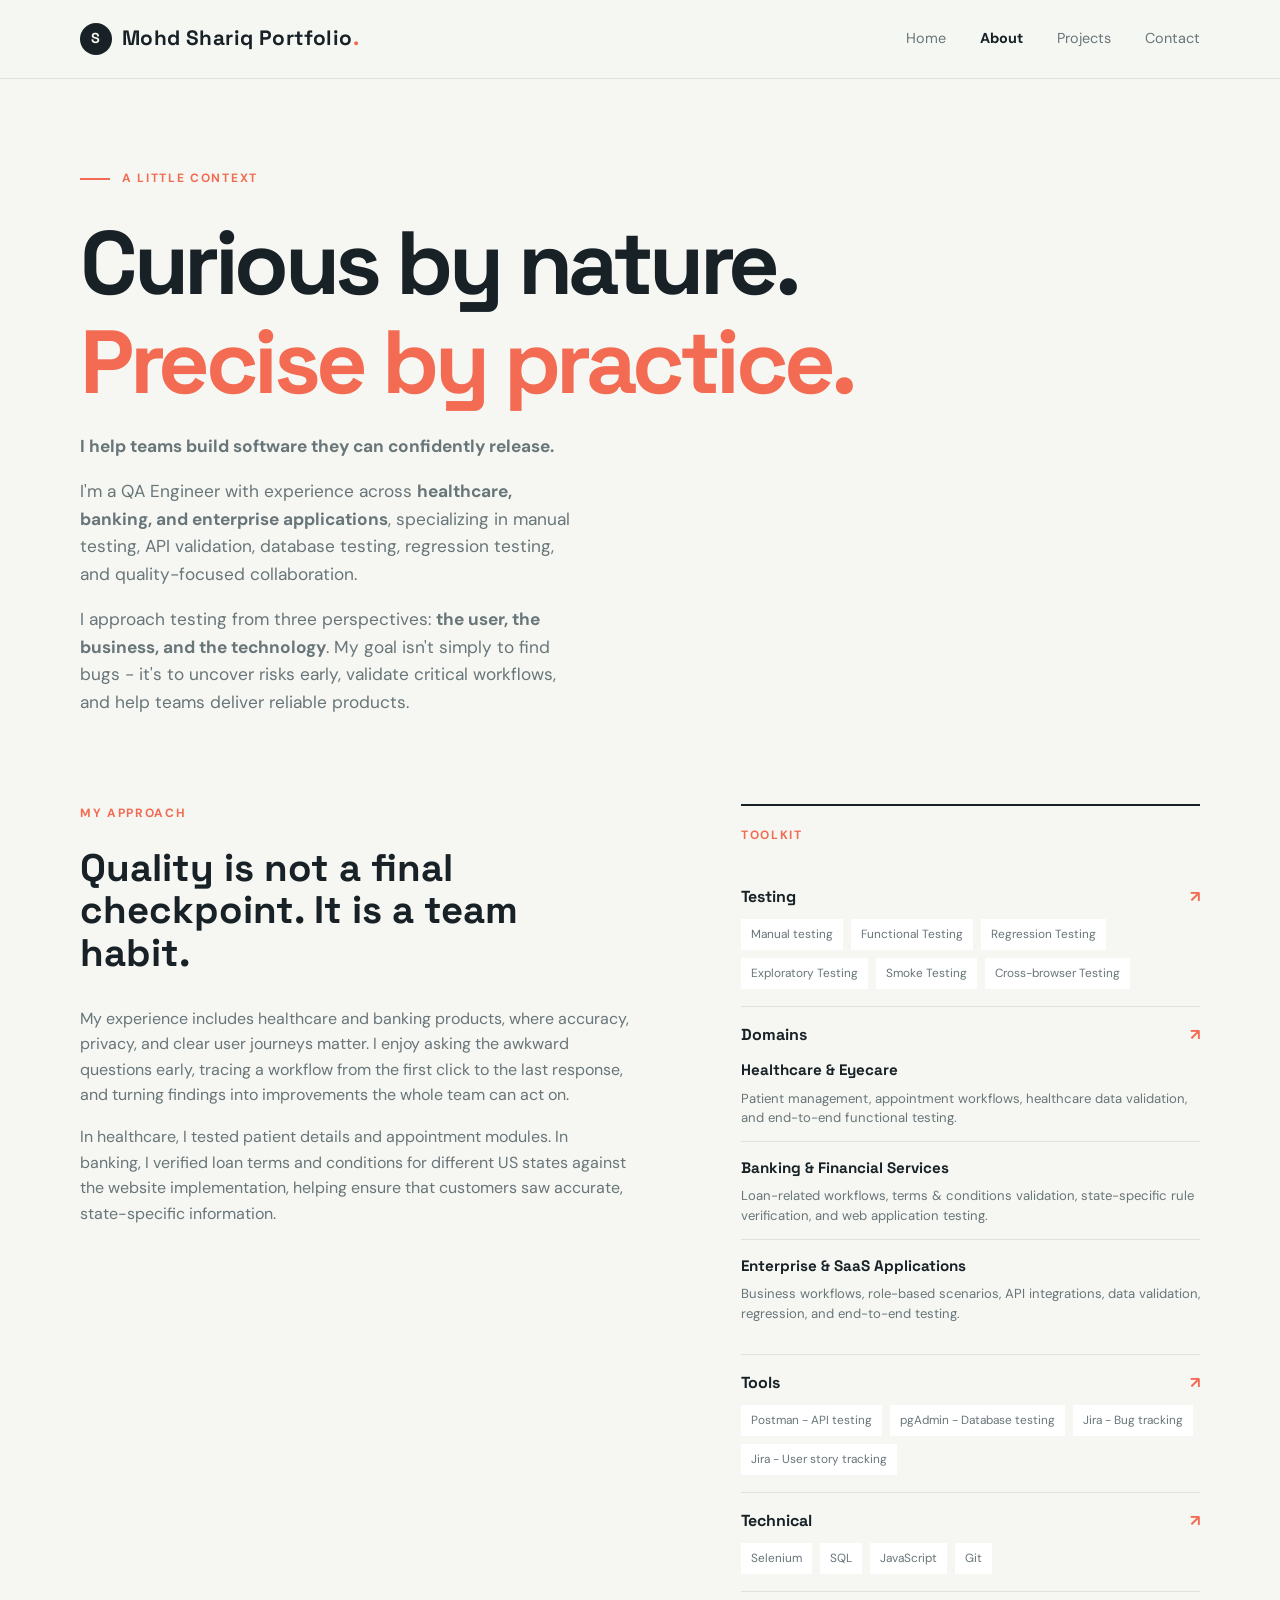
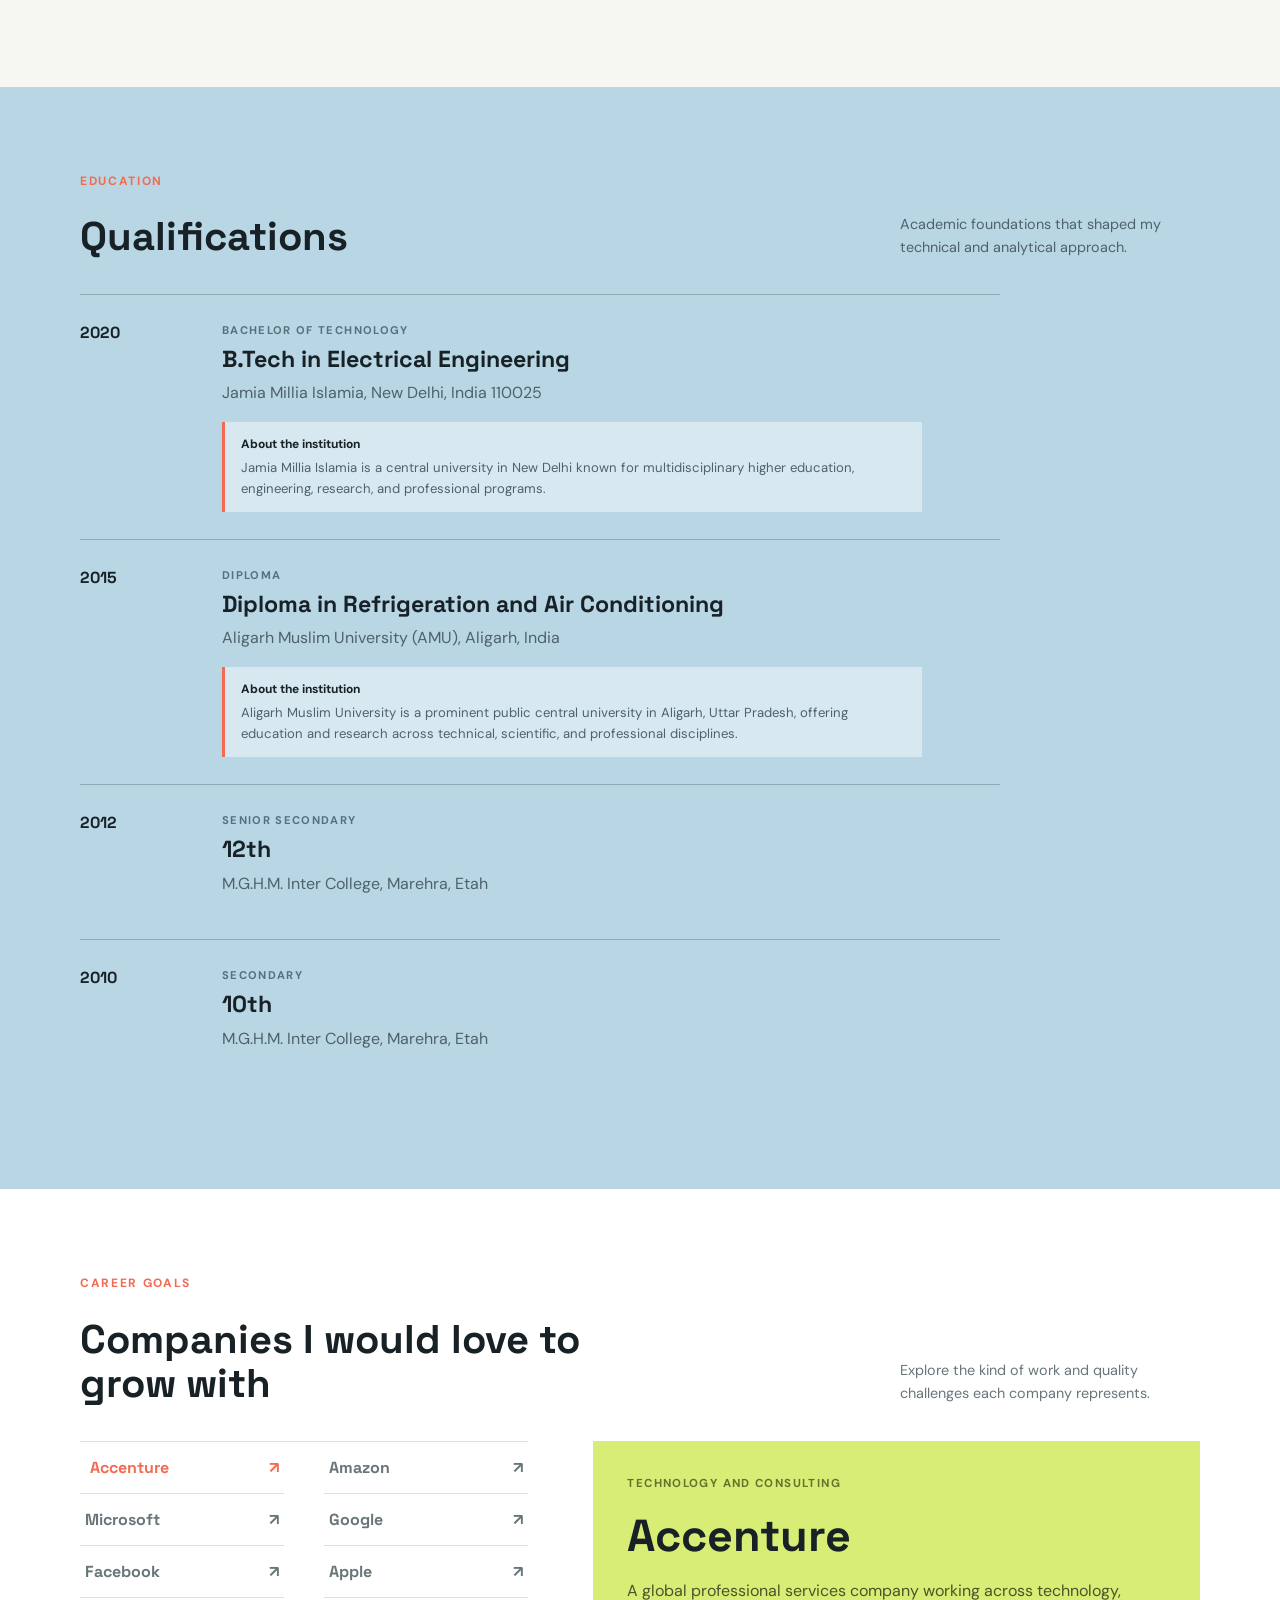
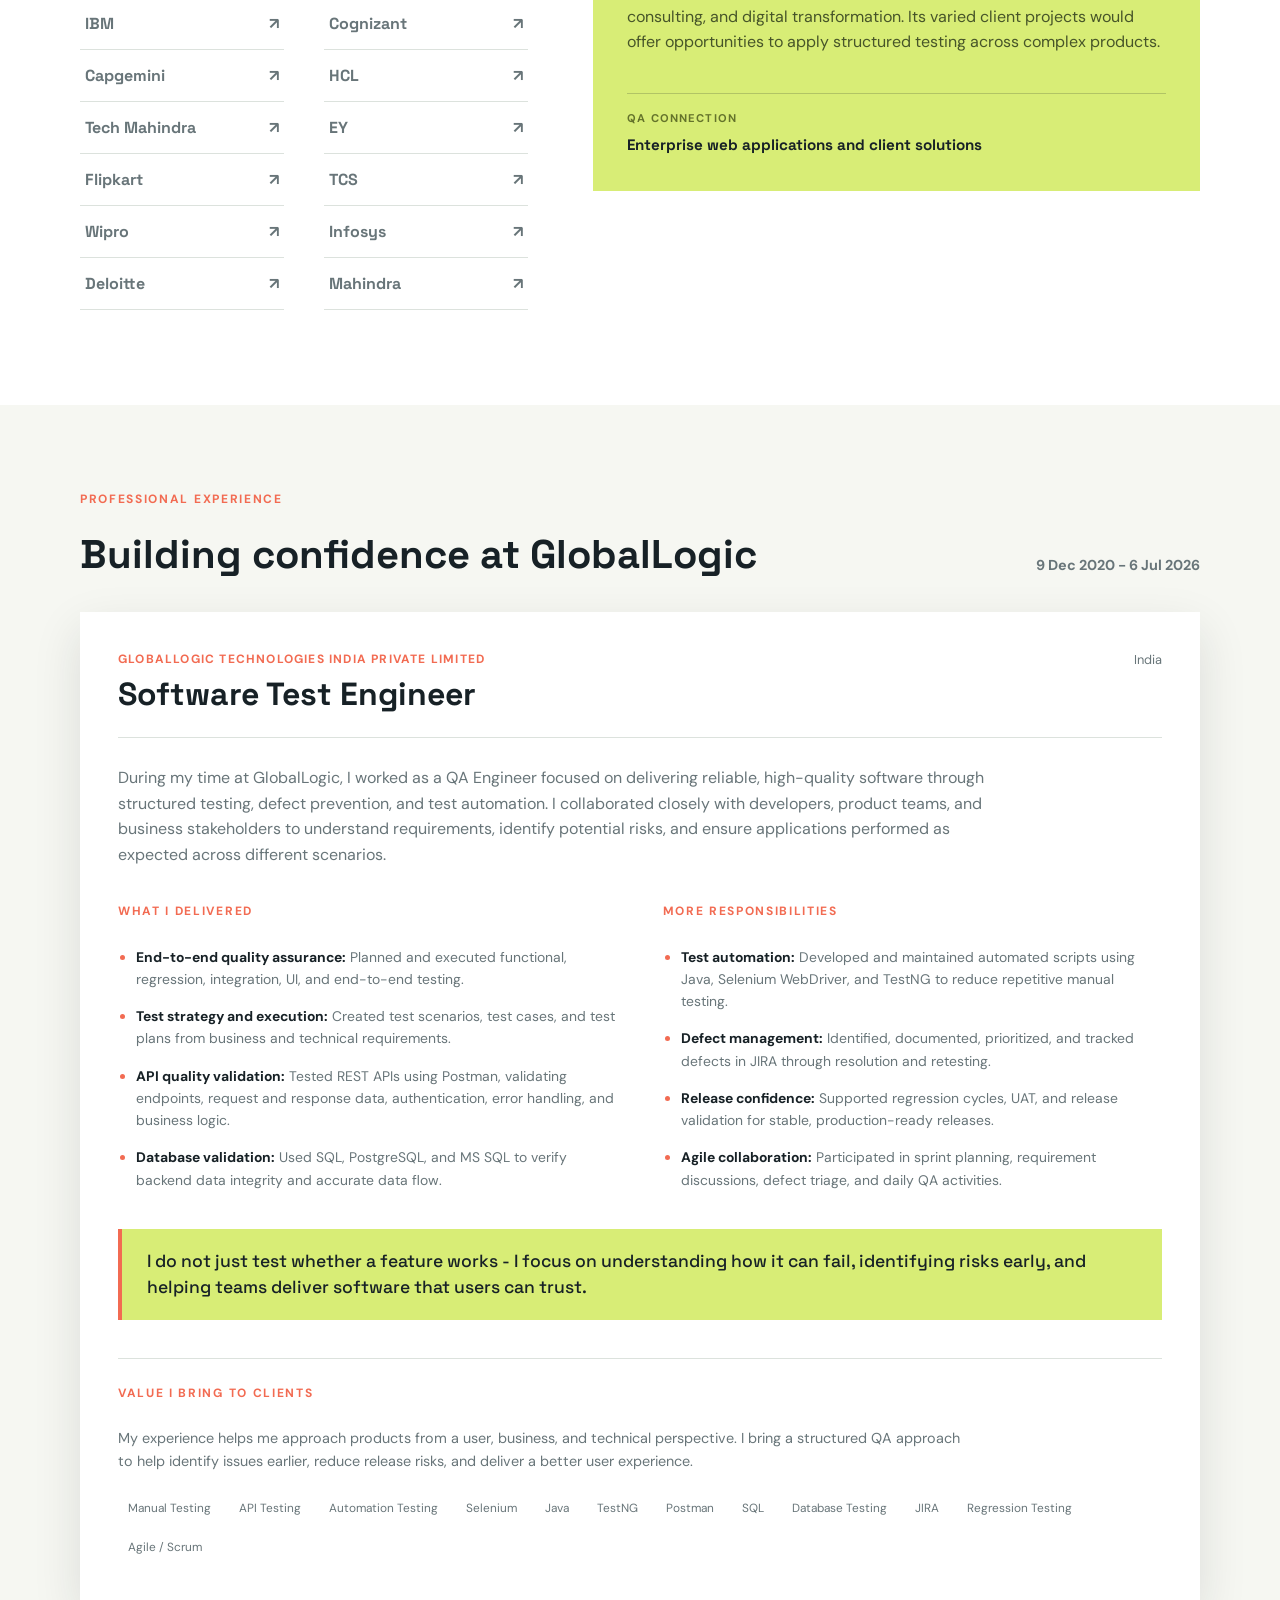
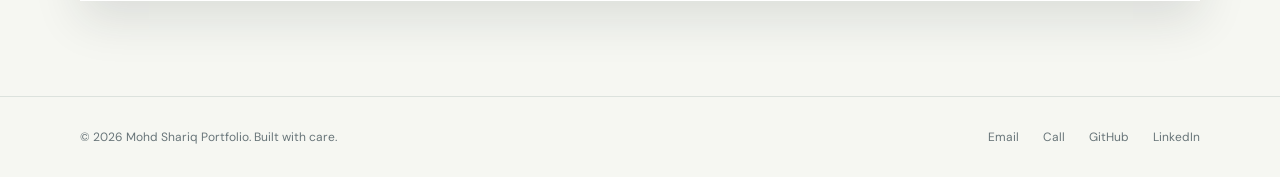
==== about.html @ 900014eb "Initial portfolio" ====
<!DOCTYPE html>
<html lang="en">
<head>
  <meta charset="UTF-8"><meta name="viewport" content="width=device-width, initial-scale=1.0">
  <meta name="description" content="About Mohd Shariq, Software Test Engineer">
  <title>About | Mohd Shariq Portfolio</title>
  <link rel="preconnect" href="https://fonts.googleapis.com"><link rel="preconnect" href="https://fonts.gstatic.com" crossorigin>
  <link href="https://fonts.googleapis.com/css2?family=DM+Sans:wght@400;500;700&family=Space+Grotesk:wght@500;600;700&display=swap" rel="stylesheet"><link rel="stylesheet" href="styles.css"><script src="script.js" defer></script>
</head>
<body>
  <header class="site-header"><div class="container nav-wrap"><a class="brand" href="index.html" aria-label="Mohd Shariq Portfolio home"><span class="brand-mark">S</span><span>Mohd Shariq Portfolio<span class="brand-dot">.</span></span></a><button class="menu-toggle" type="button" aria-expanded="false" aria-controls="site-nav" aria-label="Open navigation"><span></span><span></span></button><nav class="site-nav" id="site-nav" aria-label="Main navigation"><a class="nav-link" href="index.html">Home</a><a class="nav-link active" href="about.html">About</a><a class="nav-link" href="projects.html">Projects</a><a class="nav-link" href="contact.html">Contact</a></nav></div></header>
  <main>
    <section class="page-intro container reveal"><p class="eyebrow"><span class="eyebrow-line"></span> A little context</p><h1>Curious by nature.<br><em>Precise by practice.</em></h1><p class="intro-text"><strong>I help teams build software they can confidently release.</strong></p><p class="intro-text">I'm a QA Engineer with experience across <strong>healthcare, banking, and enterprise applications</strong>, specializing in manual testing, API validation, database testing, regression testing, and quality-focused collaboration.</p><p class="intro-text">I approach testing from three perspectives: <strong>the user, the business, and the technology</strong>. My goal isn't simply to find bugs - it's to uncover risks early, validate critical workflows, and help teams deliver reliable products.</p></section>
    <section class="about-content container">
      <div class="about-story reveal"><p class="section-kicker">My approach</p><h2>Quality is not a final checkpoint. It is a team habit.</h2><p>My experience includes healthcare and banking products, where accuracy, privacy, and clear user journeys matter. I enjoy asking the awkward questions early, tracing a workflow from the first click to the last response, and turning findings into improvements the whole team can act on.</p><p>In healthcare, I tested patient details and appointment modules. In banking, I verified loan terms and conditions for different US states against the website implementation, helping ensure that customers saw accurate, state-specific information.</p></div>
      <div class="skills-panel reveal reveal-delay"><p class="section-kicker">Toolkit</p><div class="skill-group"><button class="toolkit-button" type="button" data-toolkit="testing" aria-haspopup="dialog"><span>Testing</span><span aria-hidden="true">&#8599;</span></button><div class="tag-list"><span>Manual testing</span><span>Functional Testing</span><span>Regression Testing</span><span>Exploratory Testing</span><span>Smoke Testing</span><span>Cross-browser Testing</span></div></div><div class="skill-group domain-group"><button class="toolkit-button" type="button" data-toolkit="domains" aria-haspopup="dialog"><span>Domains</span><span aria-hidden="true">&#8599;</span></button><div class="domain-item"><strong>Healthcare &amp; Eyecare</strong><p>Patient management, appointment workflows, healthcare data validation, and end-to-end functional testing.</p></div><div class="domain-item"><strong>Banking &amp; Financial Services</strong><p>Loan-related workflows, terms &amp; conditions validation, state-specific rule verification, and web application testing.</p></div><div class="domain-item"><strong>Enterprise &amp; SaaS Applications</strong><p>Business workflows, role-based scenarios, API integrations, data validation, regression, and end-to-end testing.</p></div></div><div class="skill-group"><button class="toolkit-button" type="button" data-toolkit="tools" aria-haspopup="dialog"><span>Tools</span><span aria-hidden="true">&#8599;</span></button><div class="tag-list"><span>Postman - API testing</span><span>pgAdmin - Database testing</span><span>Jira - Bug tracking</span><span>Jira - User story tracking</span></div></div><div class="skill-group"><button class="toolkit-button" type="button" data-toolkit="technical" aria-haspopup="dialog"><span>Technical</span><span aria-hidden="true">&#8599;</span></button><div class="tag-list"><span>Selenium</span><span>SQL</span><span>JavaScript</span><span>Git</span></div></div></div>
    </section>
    <div class="toolkit-modal" id="toolkit-modal" role="dialog" aria-modal="true" aria-labelledby="toolkit-modal-title" hidden>
      <div class="toolkit-modal-backdrop" data-modal-close></div>
      <div class="toolkit-modal-content"><button class="modal-close" type="button" aria-label="Close toolkit details" data-modal-close>&times;</button><p class="section-kicker" id="toolkit-modal-label">Toolkit</p><h2 id="toolkit-modal-title">Testing</h2><p id="toolkit-modal-description"></p><ul id="toolkit-modal-list"></ul></div>
    </div>
    <section class="qualifications-section">
      <div class="container">
        <div class="qualifications-heading"><div><p class="section-kicker">Education</p><h2>Qualifications</h2></div><p>Academic foundations that shaped my technical and analytical approach.</p></div>
        <div class="qualification-list">
          <article class="qualification-item"><span class="qualification-year">2020</span><div><p class="qualification-type">Bachelor of Technology</p><h3>B.Tech in Electrical Engineering</h3><p>Jamia Millia Islamia, New Delhi, India 110025</p><div class="institution-note"><strong>About the institution</strong><span>Jamia Millia Islamia is a central university in New Delhi known for multidisciplinary higher education, engineering, research, and professional programs.</span></div></div></article>
          <article class="qualification-item"><span class="qualification-year">2015</span><div><p class="qualification-type">Diploma</p><h3>Diploma in Refrigeration and Air Conditioning</h3><p>Aligarh Muslim University (AMU), Aligarh, India</p><div class="institution-note"><strong>About the institution</strong><span>Aligarh Muslim University is a prominent public central university in Aligarh, Uttar Pradesh, offering education and research across technical, scientific, and professional disciplines.</span></div></div></article>
          <article class="qualification-item"><span class="qualification-year">2012</span><div><p class="qualification-type">Senior Secondary</p><h3>12th</h3><p>M.G.H.M. Inter College, Marehra, Etah</p></div></article>
          <article class="qualification-item"><span class="qualification-year">2010</span><div><p class="qualification-type">Secondary</p><h3>10th</h3><p>M.G.H.M. Inter College, Marehra, Etah</p></div></article>
        </div>
      </div>
    </section>
    <section class="dream-companies-section">
      <div class="container">
        <div class="dream-companies-heading"><div><p class="section-kicker">Career goals</p><h2>Companies I would love to grow with</h2></div><p>Explore the kind of work and quality challenges each company represents.</p></div>
        <div class="company-layout">
          <div class="company-list" role="list" aria-label="Dream companies">
            <button class="company-button selected" type="button" role="listitem" data-company="accenture" aria-expanded="true">Accenture <span aria-hidden="true">&#8599;</span></button>
            <button class="company-button" type="button" role="listitem" data-company="amazon" aria-expanded="false">Amazon <span aria-hidden="true">&#8599;</span></button>
            <button class="company-button" type="button" role="listitem" data-company="microsoft" aria-expanded="false">Microsoft <span aria-hidden="true">&#8599;</span></button>
            <button class="company-button" type="button" role="listitem" data-company="google" aria-expanded="false">Google <span aria-hidden="true">&#8599;</span></button>
            <button class="company-button" type="button" role="listitem" data-company="facebook" aria-expanded="false">Facebook <span aria-hidden="true">&#8599;</span></button>
            <button class="company-button" type="button" role="listitem" data-company="apple" aria-expanded="false">Apple <span aria-hidden="true">&#8599;</span></button>
            <button class="company-button" type="button" role="listitem" data-company="ibm" aria-expanded="false">IBM <span aria-hidden="true">&#8599;</span></button>
            <button class="company-button" type="button" role="listitem" data-company="cognizant" aria-expanded="false">Cognizant <span aria-hidden="true">&#8599;</span></button>
            <button class="company-button" type="button" role="listitem" data-company="capgemini" aria-expanded="false">Capgemini <span aria-hidden="true">&#8599;</span></button>
            <button class="company-button" type="button" role="listitem" data-company="hcl" aria-expanded="false">HCL <span aria-hidden="true">&#8599;</span></button>
            <button class="company-button" type="button" role="listitem" data-company="techmahindra" aria-expanded="false">Tech Mahindra <span aria-hidden="true">&#8599;</span></button>
            <button class="company-button" type="button" role="listitem" data-company="ey" aria-expanded="false">EY <span aria-hidden="true">&#8599;</span></button>
            <button class="company-button" type="button" role="listitem" data-company="flipkart" aria-expanded="false">Flipkart <span aria-hidden="true">&#8599;</span></button>
            <button class="company-button" type="button" role="listitem" data-company="tcs" aria-expanded="false">TCS <span aria-hidden="true">&#8599;</span></button>
            <button class="company-button" type="button" role="listitem" data-company="wipro" aria-expanded="false">Wipro <span aria-hidden="true">&#8599;</span></button>
            <button class="company-button" type="button" role="listitem" data-company="infosys" aria-expanded="false">Infosys <span aria-hidden="true">&#8599;</span></button>
            <button class="company-button" type="button" role="listitem" data-company="deloitte" aria-expanded="false">Deloitte <span aria-hidden="true">&#8599;</span></button>
            <button class="company-button" type="button" role="listitem" data-company="mahindra" aria-expanded="false">Mahindra <span aria-hidden="true">&#8599;</span></button>
          </div>
          <article class="company-details" id="company-details" aria-live="polite"><p class="company-industry" id="company-industry">Technology and consulting</p><h3 id="company-name">Accenture</h3><p id="company-description">A global professional services company working across technology, consulting, and digital transformation. Its varied client projects would offer opportunities to apply structured testing across complex products.</p><div class="company-focus"><span>QA connection</span><strong id="company-focus">Enterprise web applications and client solutions</strong></div></article>
        </div>
      </div>
    </section>
    <section class="experience-section">
      <div class="container">
        <div class="experience-heading"><div><p class="section-kicker">Professional experience</p><h2>Building confidence at GlobalLogic</h2></div><p>9 Dec 2020 - 6 Jul 2026</p></div>
        <article class="experience-card">
          <div class="experience-header"><div><p class="experience-company">GlobalLogic Technologies India Private Limited</p><h3>Software Test Engineer</h3></div><span class="experience-location">India</span></div>
          <p class="experience-summary">During my time at GlobalLogic, I worked as a QA Engineer focused on delivering reliable, high-quality software through structured testing, defect prevention, and test automation. I collaborated closely with developers, product teams, and business stakeholders to understand requirements, identify potential risks, and ensure applications performed as expected across different scenarios.</p>
          <div class="delivery-grid">
            <div><p class="section-kicker">What I delivered</p><ul class="responsibility-list"><li><strong>End-to-end quality assurance:</strong> Planned and executed functional, regression, integration, UI, and end-to-end testing.</li><li><strong>Test strategy and execution:</strong> Created test scenarios, test cases, and test plans from business and technical requirements.</li><li><strong>API quality validation:</strong> Tested REST APIs using Postman, validating endpoints, request and response data, authentication, error handling, and business logic.</li><li><strong>Database validation:</strong> Used SQL, PostgreSQL, and MS SQL to verify backend data integrity and accurate data flow.</li></ul></div>
            <div><p class="section-kicker">More responsibilities</p><ul class="responsibility-list"><li><strong>Test automation:</strong> Developed and maintained automated scripts using Java, Selenium WebDriver, and TestNG to reduce repetitive manual testing.</li><li><strong>Defect management:</strong> Identified, documented, prioritized, and tracked defects in JIRA through resolution and retesting.</li><li><strong>Release confidence:</strong> Supported regression cycles, UAT, and release validation for stable, production-ready releases.</li><li><strong>Agile collaboration:</strong> Participated in sprint planning, requirement discussions, defect triage, and daily QA activities.</li></ul></div>
          </div>
          <blockquote>I do not just test whether a feature works - I focus on understanding how it can fail, identifying risks early, and helping teams deliver software that users can trust.</blockquote>
          <div class="client-value"><p class="section-kicker">Value I bring to clients</p><p>My experience helps me approach products from a user, business, and technical perspective. I bring a structured QA approach to help identify issues earlier, reduce release risks, and deliver a better user experience.</p><div class="tag-list"><span>Manual Testing</span><span>API Testing</span><span>Automation Testing</span><span>Selenium</span><span>Java</span><span>TestNG</span><span>Postman</span><span>SQL</span><span>Database Testing</span><span>JIRA</span><span>Regression Testing</span><span>Agile / Scrum</span></div></div>
        </article>
      </div>
    </section>
  </main>
  <footer class="site-footer"><div class="container footer-wrap"><p>&copy; 2026 Mohd Shariq Portfolio. Built with care.</p><div class="footer-links"><a href="mailto:mohdshariq198@gmail.com">Email</a><a href="tel:+917417597246">Call</a><a href="https://github.com/mohdshariq198/" target="_blank" rel="noreferrer">GitHub</a><a href="https://www.linkedin.com/in/mohd-shariq-02238114a/" target="_blank" rel="noreferrer">LinkedIn</a></div></div></footer>
</body>
</html>
---- styles.css ----
/* Home portrait */
.profile-photo-wrap { position: relative; z-index: 1; width: 245px; height: 300px; overflow: hidden; border: 8px solid var(--white); background: var(--coral); box-shadow: var(--shadow); transform: rotate(3deg); }
.profile-photo { display: block; width: 100%; height: 100%; object-fit: cover; object-position: center top; }
.hero-visual .quality-card { position: absolute; right: 0; bottom: 35px; z-index: 2; width: min(265px, 65%); padding: 20px; }
@media (max-width: 760px) { .profile-photo-wrap { width: 220px; height: 270px; } .hero-visual .quality-card { right: -2px; bottom: 28px; width: min(240px, 64%); padding: 16px; } }
.profile-photo-wrap { z-index: 3; margin-right: 210px; }
.hero-visual .quality-card { z-index: 2; }
@media (max-width: 760px) { .profile-photo-wrap { margin-right: 0; } .hero-visual .quality-card { position: relative; right: auto; bottom: auto; width: min(265px, 92%); margin-top: 24px; } }
@media (max-width: 760px) { .hero { display: flex; flex-direction: column; } .hero-visual { order: -1; width: 100%; min-height: 360px; margin-top: 0; margin-bottom: 22px; } }
:root { --ink: #172126; --muted: #687579; --paper: #f6f7f2; --white: #fff; --coral: #f26b52; --blue: #b9d6e5; --lime: #d8ed76; --line: #dce2dd; --shadow: 0 18px 45px rgba(23, 33, 38, .12); }
* { box-sizing: border-box; } html { scroll-behavior: smooth; } body { overflow-x: hidden; margin: 0; color: var(--ink); background: var(--paper); font-family: 'DM Sans', sans-serif; line-height: 1.6; } a { color: inherit; text-decoration: none; } .container { width: min(1120px, calc(100% - 48px)); margin: 0 auto; } .site-header { border-bottom: 1px solid var(--line); background: rgba(246, 247, 242, .9); position: relative; z-index: 3; } .nav-wrap, .footer-wrap { display: flex; align-items: center; justify-content: space-between; min-height: 78px; } .brand { display: flex; align-items: center; gap: 10px; font-family: 'Space Grotesk', sans-serif; font-size: 1.3rem; font-weight: 700; letter-spacing: .02em; } .brand-mark { display: grid; place-items: center; width: 32px; height: 32px; color: var(--paper); background: var(--ink); border-radius: 50%; font-size: .9rem; } .brand-dot { color: var(--coral); } .site-nav { display: flex; gap: 34px; } .nav-link { color: var(--muted); font-size: .9rem; transition: color .2s ease; } .nav-link:hover, .nav-link.active { color: var(--ink); } .nav-link.active { font-weight: 700; } .menu-toggle { display: none; border: 0; background: transparent; padding: 8px; } .menu-toggle span { display: block; width: 23px; height: 2px; margin: 5px; background: var(--ink); }
.hero { display: grid; grid-template-columns: 1fr 1fr; gap: 60px; align-items: center; min-height: 600px; padding-top: 42px; } .eyebrow, .section-kicker { color: var(--coral); font-size: .75rem; font-weight: 700; letter-spacing: .14em; text-transform: uppercase; } .eyebrow { display: flex; align-items: center; gap: 12px; } .eyebrow-line { display: inline-block; width: 30px; height: 2px; background: currentColor; } h1, h2, h3, p { margin-top: 0; } h1, h2, h3 { font-family: 'Space Grotesk', sans-serif; line-height: 1.1; } h1 { margin: 26px 0; font-size: clamp(3.5rem, 7vw, 6.3rem); letter-spacing: -.05em; } h1 em { color: var(--coral); font-style: normal; } .hero-text, .intro-text { max-width: 500px; color: var(--muted); font-size: 1.08rem; } .hero-actions { display: flex; align-items: center; gap: 28px; margin-top: 36px; } .button { display: inline-flex; justify-content: center; align-items: center; gap: 18px; border: 0; padding: 15px 20px; font: inherit; font-weight: 700; cursor: pointer; transition: transform .2s ease, box-shadow .2s ease; } .button:hover { transform: translateY(-3px); box-shadow: var(--shadow); } .button-primary { color: var(--white); background: var(--ink); } .text-link { padding-bottom: 4px; border-bottom: 1px solid var(--ink); font-weight: 700; } .hero-visual { min-height: 430px; display: grid; place-items: center; position: relative; } .hero-visual::before { content: ''; width: 310px; height: 310px; background: var(--lime); border-radius: 50%; position: absolute; } .orbit { position: absolute; border: 1px solid rgba(23,33,38,.2); border-radius: 50%; transform: rotate(-22deg); } .orbit-one { width: 420px; height: 180px; } .orbit-two { width: 500px; height: 240px; transform: rotate(28deg); } .quality-card { position: relative; width: min(330px, 75%); padding: 25px; background: var(--white); box-shadow: var(--shadow); } .quality-card-top, .quality-meta { display: flex; align-items: center; gap: 8px; color: var(--muted); font-size: .72rem; } .card-menu { margin-left: auto; letter-spacing: 3px; } .status-dot { display: inline-block; width: 8px; height: 8px; background: #76ad47; border-radius: 50%; } .quality-score { margin: 34px 0 15px; } .quality-score strong { font: 700 4.5rem/1 'Space Grotesk', sans-serif; } .quality-score span { color: var(--muted); } .score-bar { height: 8px; margin-bottom: 18px; background: #edf0ec; } .score-bar span { display: block; width: 98%; height: 100%; background: var(--coral); } .quality-meta { justify-content: space-between; margin-top: 8px; } .quality-meta strong { color: var(--ink); } .quality-meta .success { color: #559337; } .floating-label { position: absolute; display: flex; align-items: center; gap: 9px; padding: 10px 14px; background: var(--ink); color: var(--white); box-shadow: 5px 5px 0 var(--coral); font-size: .75rem; } .label-top { top: 40px; right: 0; } .label-bottom { bottom: 42px; left: 0; } .label-icon { color: var(--lime); font-weight: 700; }
.home-strip { background: var(--coral); color: var(--white); } .strip-grid { display: grid; grid-template-columns: 2fr 1fr 1fr; gap: 40px; align-items: center; padding: 34px 0; } .strip-grid p { margin: 0; max-width: 380px; } .strip-stat { display: flex; align-items: center; gap: 14px; border-left: 1px solid rgba(255,255,255,.4); padding-left: 25px; } .strip-stat strong { font: 700 2.2rem/1 'Space Grotesk', sans-serif; } .strip-stat span { font-size: .76rem; line-height: 1.35; }
.page-intro { padding: 90px 0 70px; } .page-intro h1 { font-size: clamp(3.2rem, 7vw, 6rem); margin-bottom: 22px; } .about-content { display: grid; grid-template-columns: 1.1fr .9fr; gap: 100px; padding-bottom: 95px; } .section-kicker { margin-bottom: 24px; } .about-story h2 { max-width: 540px; font-size: 2.4rem; } .about-story p:not(.section-kicker) { max-width: 550px; color: var(--muted); } .skills-panel { border-top: 2px solid var(--ink); padding-top: 20px; } .skill-group { padding: 17px 0; border-bottom: 1px solid var(--line); } .skill-group h3 { margin-bottom: 12px; font-size: 1rem; } .tag-list { display: flex; flex-wrap: wrap; gap: 8px; } .tag-list span { display: inline-block; padding: 6px 10px; color: var(--muted); background: var(--white); font-size: .74rem; } .timeline-section { padding: 70px 0 95px; background: var(--blue); } .timeline { max-width: 850px; } .timeline-item { display: grid; grid-template-columns: 150px 1fr; gap: 30px; padding: 25px 0; border-top: 1px solid rgba(23,33,38,.25); } .timeline-year { font-size: .8rem; font-weight: 700; } .timeline-item h2 { margin-bottom: 5px; font-size: 1.4rem; }.timeline-item p { margin: 0; color: #4e626a; }
.projects-grid { display: grid; grid-template-columns: repeat(3, 1fr); gap: 20px; padding-bottom: 100px; } .project-card { overflow: hidden; background: var(--white); box-shadow: 0 8px 20px rgba(23,33,38,.04); } .project-number { padding: 20px 22px 0; font: 700 1.1rem 'Space Grotesk', sans-serif; } .project-visual { height: 230px; margin: 0 20px; position: relative; display: flex; flex-direction: column; justify-content: center; gap: 12px; padding: 22px; } .project-coral .project-visual { background: var(--coral); }.project-blue .project-visual { background: var(--blue); }.project-lime .project-visual { background: var(--lime); } .terminal-line, .terminal-result, .bug-row { background: var(--ink); color: var(--white); padding: 9px 12px; font-size: .7rem; } .terminal-line { color: var(--lime); }.prompt { color: var(--coral); margin-right: 7px; }.terminal-result { display: flex; gap: 8px; background: rgba(23,33,38,.84); }.terminal-result span, .bug-check { color: var(--lime); }.terminal-result b { margin-left: auto; font-weight: 400; color: #9ed273; }.api-method { align-self: flex-start; padding: 5px 8px; background: var(--ink); color: var(--lime); font-size: .65rem; font-weight: 700; }.api-url { font: 700 1.3rem 'Space Grotesk', sans-serif; }.api-code { color: #507788; font-size: .76rem; }.api-bars { display: flex; align-items: end; gap: 6px; height: 45px; }.api-bars i { display: block; width: 14px; background: var(--coral); }.api-bars i:nth-child(1) { height: 40%; }.api-bars i:nth-child(2) { height: 70%; }.api-bars i:nth-child(3) { height: 55%; }.api-bars i:nth-child(4) { height: 90%; }.api-bars i:nth-child(5) { height: 76%; }.bug-row { display: grid; grid-template-columns: 42px 1fr 14px; gap: 8px; align-items: center; background: rgba(255,255,255,.7); color: var(--ink); }.bug-status { font-size: .56rem; text-transform: uppercase; font-weight: 700; }.bug-status.high { color: #d7553e; }.bug-status.med { color: #bd8b27; }.bug-status.low { color: #58833a; }.project-body { padding: 24px 22px 28px; }.project-type { margin-bottom: 8px; color: var(--coral); font-size: .7rem; font-weight: 700; letter-spacing: .12em; text-transform: uppercase; }.project-body h2 { min-height: 52px; margin-bottom: 12px; font-size: 1.45rem; }.project-body p:not(.project-type) { min-height: 100px; color: var(--muted); font-size: .88rem; }
.project-tool-badges { display: flex; flex-wrap: wrap; gap: 8px; margin-top: 30px; }.project-tool-badges span { border: 1px solid var(--line); padding: 7px 11px; color: var(--muted); background: var(--white); font-size: .72rem; font-weight: 700; }.projects-grid { gap: 24px; padding-bottom: 100px; }.project-card { border: 1px solid var(--line); border-radius: 10px; box-shadow: 0 10px 25px rgba(23,33,38,.05); transition: transform .22s ease, border-color .22s ease, box-shadow .22s ease; }.project-card:hover { transform: translateY(-6px); border-color: var(--coral); box-shadow: var(--shadow); }.project-number { color: var(--muted); }.project-visual { margin: 0 22px; border-radius: 6px; transition: box-shadow .22s ease; }.project-card:hover .project-visual { box-shadow: 0 0 24px rgba(242,107,82,.22); }.project-coral .project-visual, .project-blue .project-visual, .project-lime .project-visual { background: #edf1ed; }.project-coral .terminal-line, .project-coral .terminal-result, .project-blue .api-method, .project-lime .bug-row { background: var(--ink); }.project-coral .terminal-line { color: var(--lime); }.project-blue .api-url { color: var(--ink); }.project-blue .api-code { color: var(--muted); }.project-body { padding: 27px 24px 30px; }.project-body h2 { min-height: 0; margin-bottom: 15px; font-size: 1.38rem; }.project-body p:not(.project-type) { min-height: 0; margin-bottom: 13px; color: var(--muted); font-size: .88rem; }.project-body .tag-list { margin-top: 22px; }.case-study-cta { display: inline-flex; align-items: center; gap: 12px; margin-top: 27px; padding-bottom: 4px; border-bottom: 1px solid var(--ink); font-size: .82rem; font-weight: 700; }.case-study-cta b { transition: transform .2s ease; }.project-card:hover .case-study-cta b { transform: translateX(4px); }
.project-card:focus-within { border-color: var(--coral); box-shadow: var(--shadow); }.case-study-cta:focus-visible { outline: 2px solid var(--coral); outline-offset: 5px; }
.contact-layout { display: grid; grid-template-columns: .7fr 1.3fr; gap: 120px; padding-bottom: 110px; }.contact-link { display: flex; justify-content: space-between; padding: 20px 0; border-bottom: 1px solid var(--line); font: 700 1.4rem 'Space Grotesk', sans-serif; }.availability { display: flex; gap: 12px; align-items: flex-start; margin-top: 55px; color: var(--muted); font-size: .86rem; }.availability .status-dot { margin-top: 8px; }.contact-form { display: flex; flex-direction: column; gap: 9px; }.contact-form label { margin-top: 13px; font-size: .78rem; font-weight: 700; }.contact-form input, .contact-form textarea { resize: vertical; border: 0; border-bottom: 1px solid var(--line); padding: 12px 0; outline: 0; color: var(--ink); background: transparent; font: inherit; }.contact-form input:focus, .contact-form textarea:focus { border-color: var(--coral); }.contact-form .button { align-self: flex-start; margin-top: 22px; }.form-status { min-height: 24px; color: #559337; font-size: .85rem; }
.contact-link:focus-visible { outline: 2px solid var(--coral); outline-offset: 5px; }.form-status.success { color: #559337; }.form-status.error { color: var(--coral); }.contact-form button:disabled { cursor: wait; opacity: .65; }
.dream-companies-section { padding: 85px 0 95px; background: var(--white); }.dream-companies-heading { display: flex; justify-content: space-between; align-items: end; gap: 40px; margin-bottom: 35px; }.dream-companies-heading h2 { max-width: 500px; margin: 0; font-size: 2.5rem; }.dream-companies-heading > p { max-width: 300px; margin: 0; color: var(--muted); font-size: .9rem; }.company-layout { display: grid; grid-template-columns: .85fr 1.15fr; gap: 65px; align-items: start; }.company-list { display: grid; grid-template-columns: 1fr 1fr; border-top: 1px solid var(--line); }.company-button { display: flex; justify-content: space-between; align-items: center; border: 0; border-bottom: 1px solid var(--line); padding: 15px 5px; color: var(--muted); background: transparent; font: 700 1rem 'Space Grotesk', sans-serif; text-align: left; cursor: pointer; transition: color .2s ease, padding .2s ease; }.company-button:nth-child(odd) { margin-right: 20px; }.company-button:nth-child(even) { margin-left: 20px; }.company-button:hover, .company-button.selected { padding-left: 10px; color: var(--coral); }.company-button span { font-family: 'DM Sans', sans-serif; font-size: 1rem; }.company-details { min-height: 300px; padding: 34px; background: var(--lime); }.company-industry { margin-bottom: 18px; color: #64732b; font-size: .72rem; font-weight: 700; letter-spacing: .12em; text-transform: uppercase; }.company-details h3 { margin-bottom: 18px; font-size: 2.8rem; }.company-details > p:not(.company-industry) { max-width: 550px; color: #475529; }.company-focus { display: grid; gap: 5px; margin-top: 38px; padding-top: 16px; border-top: 1px solid rgba(23,33,38,.2); }.company-focus span { color: #64732b; font-size: .7rem; font-weight: 700; letter-spacing: .1em; text-transform: uppercase; }.company-focus strong { font-family: 'Space Grotesk', sans-serif; font-size: .95rem; }
.qualifications-section { padding: 85px 0 95px; background: var(--blue); }.qualifications-heading { display: flex; justify-content: space-between; align-items: end; gap: 40px; margin-bottom: 35px; }.qualifications-heading h2 { margin: 0; font-size: 2.5rem; }.qualifications-heading > p { max-width: 300px; margin: 0; color: #4e626a; font-size: .9rem; }.qualification-list { max-width: 920px; }.qualification-item { display: grid; grid-template-columns: 110px 1fr; gap: 32px; padding: 27px 0; border-top: 1px solid rgba(23,33,38,.25); }.qualification-year { font: 700 1rem 'Space Grotesk', sans-serif; }.qualification-type { margin-bottom: 7px; color: #52727e; font-size: .7rem; font-weight: 700; letter-spacing: .12em; text-transform: uppercase; }.qualification-item h3 { margin-bottom: 8px; font-size: 1.45rem; }.qualification-item > div > p:not(.qualification-type) { margin-bottom: 16px; color: #4e626a; }.institution-note { display: grid; gap: 3px; max-width: 700px; padding: 13px 16px; border-left: 3px solid var(--coral); background: rgba(255,255,255,.42); color: #4e626a; font-size: .82rem; }.institution-note strong { color: var(--ink); font-size: .75rem; }
.experience-section { padding: 85px 0 95px; background: var(--paper); }.experience-heading { display: flex; justify-content: space-between; align-items: end; gap: 40px; margin-bottom: 35px; }.experience-heading h2 { margin: 0; font-size: 2.5rem; }.experience-heading > p { margin: 0; color: var(--muted); font-size: .9rem; font-weight: 700; }.experience-card { padding: 38px; background: var(--white); box-shadow: var(--shadow); }.experience-header { display: flex; justify-content: space-between; gap: 30px; padding-bottom: 25px; border-bottom: 1px solid var(--line); }.experience-company { margin-bottom: 8px; color: var(--coral); font-size: .75rem; font-weight: 700; letter-spacing: .1em; text-transform: uppercase; }.experience-header h3 { margin: 0; font-size: 2rem; }.experience-location { color: var(--muted); font-size: .8rem; }.experience-summary { max-width: 900px; margin: 27px 0 35px; color: var(--muted); }.delivery-grid { display: grid; grid-template-columns: 1fr 1fr; gap: 45px; }.responsibility-list { display: grid; gap: 15px; margin: 0; padding-left: 18px; color: var(--muted); font-size: .87rem; }.responsibility-list li::marker { color: var(--coral); }.responsibility-list strong { color: var(--ink); }.experience-card blockquote { margin: 38px 0; padding: 20px 25px; border-left: 4px solid var(--coral); background: var(--lime); font: 500 1.1rem/1.45 'Space Grotesk', sans-serif; }.client-value { padding-top: 25px; border-top: 1px solid var(--line); }.client-value > p:not(.section-kicker) { max-width: 850px; color: var(--muted); font-size: .9rem; }.client-value .tag-list { margin-top: 20px; }
.domain-item { padding: 13px 0; border-top: 1px solid var(--line); }.domain-item strong { font-family: 'Space Grotesk', sans-serif; font-size: .95rem; }.domain-item p { margin: 6px 0 0; color: var(--muted); font-size: .82rem; line-height: 1.5; }.domain-item:first-of-type { border-top: 0; padding-top: 0; }
.toolkit-button { display: flex; justify-content: space-between; align-items: center; width: 100%; margin-bottom: 12px; border: 0; padding: 0; color: var(--ink); background: transparent; font: 700 1rem 'Space Grotesk', sans-serif; text-align: left; cursor: pointer; }.toolkit-button span:last-child { color: var(--coral); font-family: 'DM Sans', sans-serif; font-size: 1rem; }.toolkit-button:hover { color: var(--coral); }.toolkit-modal[hidden] { display: none; }.toolkit-modal { position: fixed; inset: 0; z-index: 10; display: grid; place-items: center; padding: 24px; }.toolkit-modal-backdrop { position: absolute; inset: 0; background: rgba(23,33,38,.58); }.toolkit-modal-content { position: relative; width: min(560px, 100%); max-height: min(620px, 90vh); overflow: auto; padding: 38px; background: var(--white); box-shadow: var(--shadow); }.modal-close { position: absolute; top: 14px; right: 16px; border: 0; color: var(--ink); background: transparent; font-size: 1.8rem; line-height: 1; cursor: pointer; }.toolkit-modal-content h2 { margin-bottom: 16px; font-size: 2.4rem; }.toolkit-modal-content > p:not(.section-kicker) { color: var(--muted); }.toolkit-modal-content ul { display: grid; gap: 11px; margin: 22px 0 0; padding-left: 18px; color: var(--muted); }.toolkit-modal-content li::marker { color: var(--coral); }
.site-footer { border-top: 1px solid var(--line); } .footer-wrap { min-height: 80px; color: var(--muted); font-size: .75rem; }.footer-wrap p { margin: 0; }.footer-links { display: flex; gap: 24px; }.footer-links a:hover { color: var(--coral); }.reveal { animation: rise .7s ease both; }.reveal-delay { animation-delay: .15s; } @keyframes rise { from { opacity: 0; transform: translateY(16px); } to { opacity: 1; transform: translateY(0); } }
@media (max-width: 760px) { .container { width: min(100% - 32px, 600px); } .nav-wrap { min-height: 68px; }.menu-toggle { display: block; }.site-nav { display: none; position: absolute; top: 68px; left: 0; right: 0; flex-direction: column; gap: 0; padding: 12px 16px 18px; background: var(--paper); border-bottom: 1px solid var(--line); }.site-nav.open { display: flex; }.nav-link { padding: 12px 0; }.hero { display: block; min-height: auto; padding: 70px 0 70px; }.hero h1 { font-size: clamp(3.2rem, 15vw, 5rem); }.hero-visual { min-height: 390px; margin-top: 35px; }.strip-grid { grid-template-columns: 1fr 1fr; gap: 22px; }.strip-grid p { grid-column: 1 / -1; }.strip-stat { padding-left: 15px; }.page-intro { padding: 65px 0 45px; }.page-intro h1 { font-size: clamp(3rem, 14vw, 5rem); }.about-content, .contact-layout { grid-template-columns: 1fr; gap: 55px; }.about-content { padding-bottom: 65px; }.qualifications-section { padding: 60px 0 70px; }.qualifications-heading { display: block; }.qualifications-heading > p { margin-top: 15px; }.qualification-item { grid-template-columns: 1fr; gap: 8px; }.experience-section { padding: 60px 0 70px; }.experience-heading { display: block; }.experience-heading > p { margin-top: 15px; }.experience-card { padding: 25px; }.experience-header { display: block; }.experience-location { display: block; margin-top: 10px; }.experience-header h3 { font-size: 1.7rem; }.delivery-grid { grid-template-columns: 1fr; gap: 35px; }.experience-card blockquote { font-size: 1rem; }.dream-companies-section { padding: 60px 0 70px; }.dream-companies-heading { display: block; }.dream-companies-heading > p { margin-top: 15px; }.company-layout { grid-template-columns: 1fr; gap: 35px; }.company-details { min-height: 0; padding: 25px; }.company-details h3 { font-size: 2.2rem; }.company-button:nth-child(odd) { margin-right: 10px; }.company-button:nth-child(even) { margin-left: 10px; }.projects-grid { grid-template-columns: 1fr; padding-bottom: 70px; }.project-body p:not(.project-type), .project-body h2 { min-height: 0; }.timeline-section { padding: 55px 0 65px; }.timeline-item { grid-template-columns: 1fr; gap: 8px; }.contact-layout { gap: 35px; padding-bottom: 75px; }.footer-wrap { align-items: flex-start; flex-direction: column; justify-content: center; gap: 8px; padding: 20px 0; }.label-top { right: -4px; }.label-bottom { left: -4px; } }
.case-study-modal[hidden] { display: none; }.case-study-modal { position: fixed; inset: 0; z-index: 12; display: grid; place-items: center; padding: 24px; }.case-study-backdrop { position: absolute; inset: 0; background: rgba(23,33,38,.64); }.case-study-content { position: relative; width: min(780px, 100%); max-height: min(820px, 90vh); overflow: auto; padding: 38px; background: var(--white); box-shadow: var(--shadow); }.case-study-content h2 { margin-bottom: 25px; font-size: 2.3rem; }.case-study-content h3 { margin: 27px 0 10px; font-size: 1rem; }.case-study-content p, .case-study-content li { color: var(--muted); font-size: .9rem; }.case-study-content ul { display: grid; gap: 8px; margin: 0; padding-left: 20px; }.case-study-content li::marker { color: var(--coral); }.case-study-content blockquote { margin: 24px 0 0; border-left: 3px solid var(--coral); padding: 14px 18px; background: var(--lime); color: var(--ink); font-family: 'Space Grotesk', sans-serif; }.case-study-content table { width: 100%; margin-top: 12px; border-collapse: collapse; font-size: .82rem; }.case-study-content th, .case-study-content td { border: 1px solid var(--line); padding: 10px; text-align: left; }.case-study-content th { color: var(--ink); background: var(--blue); }
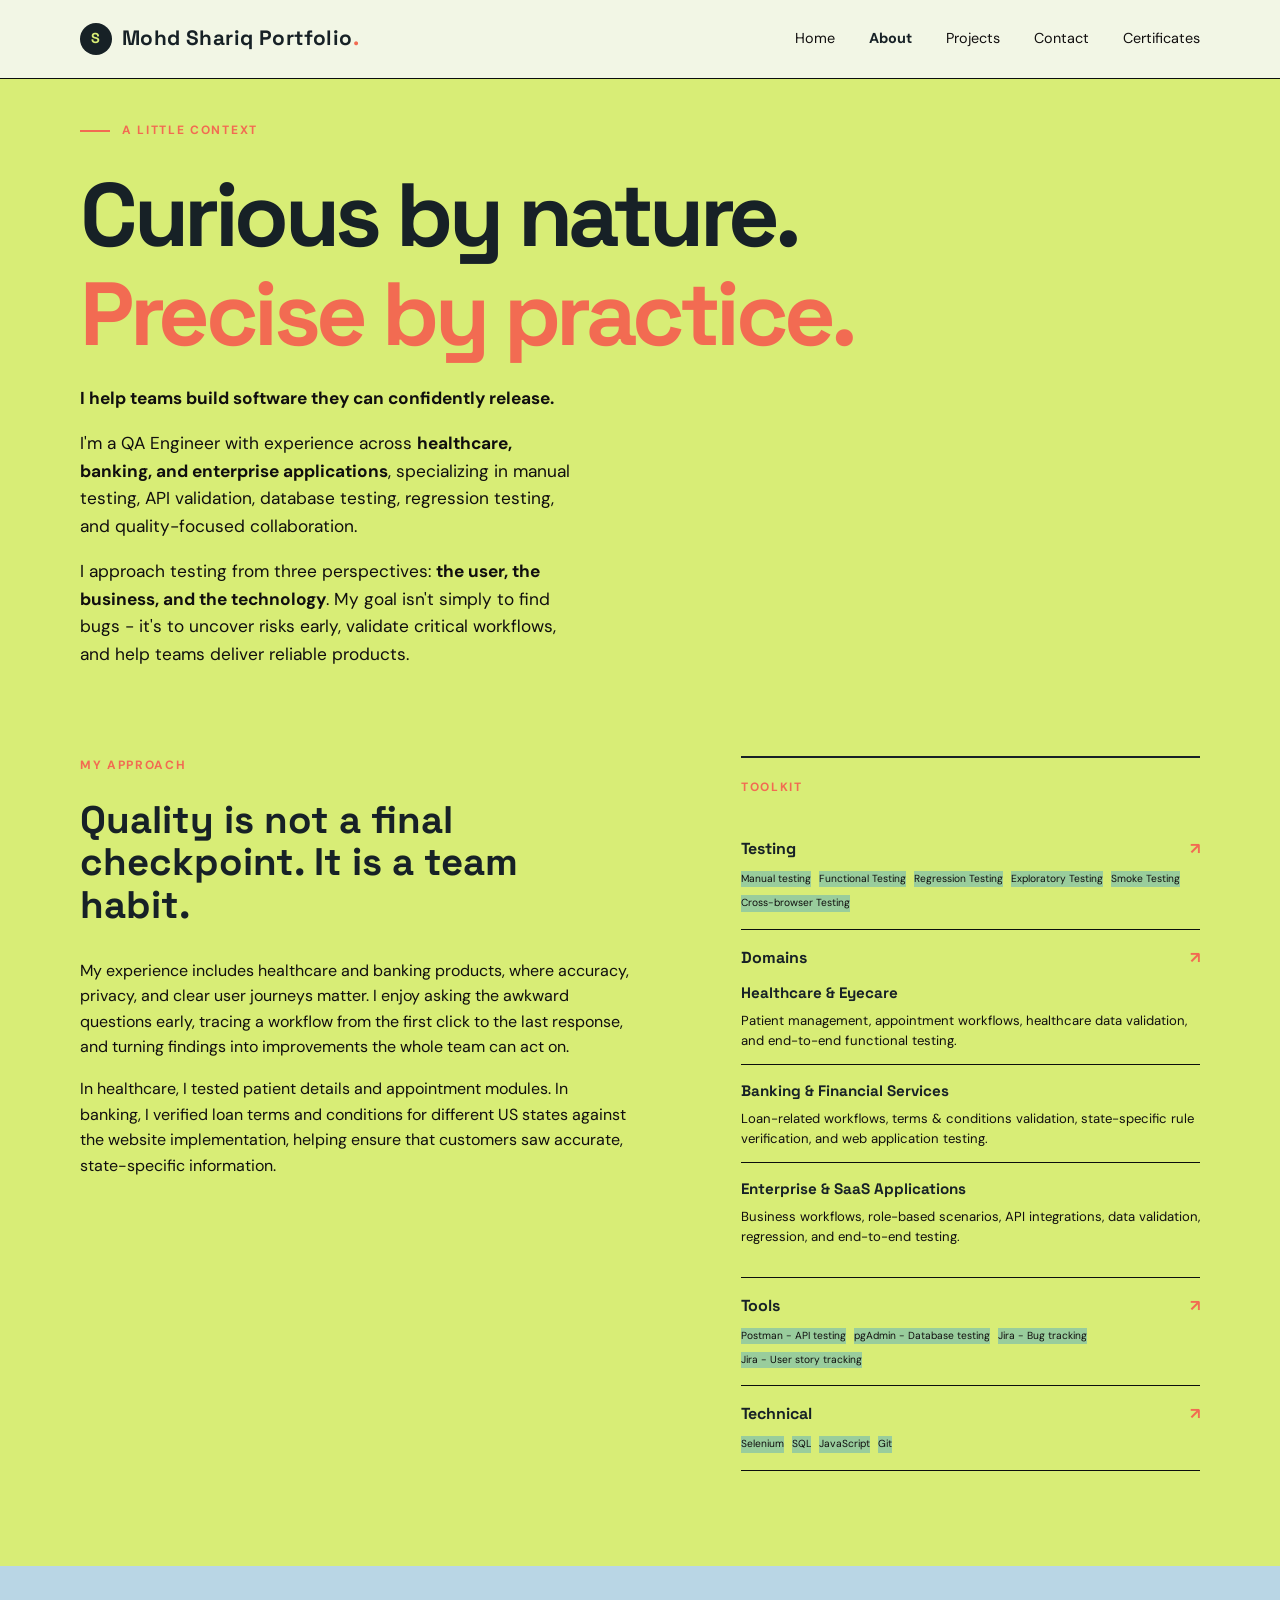
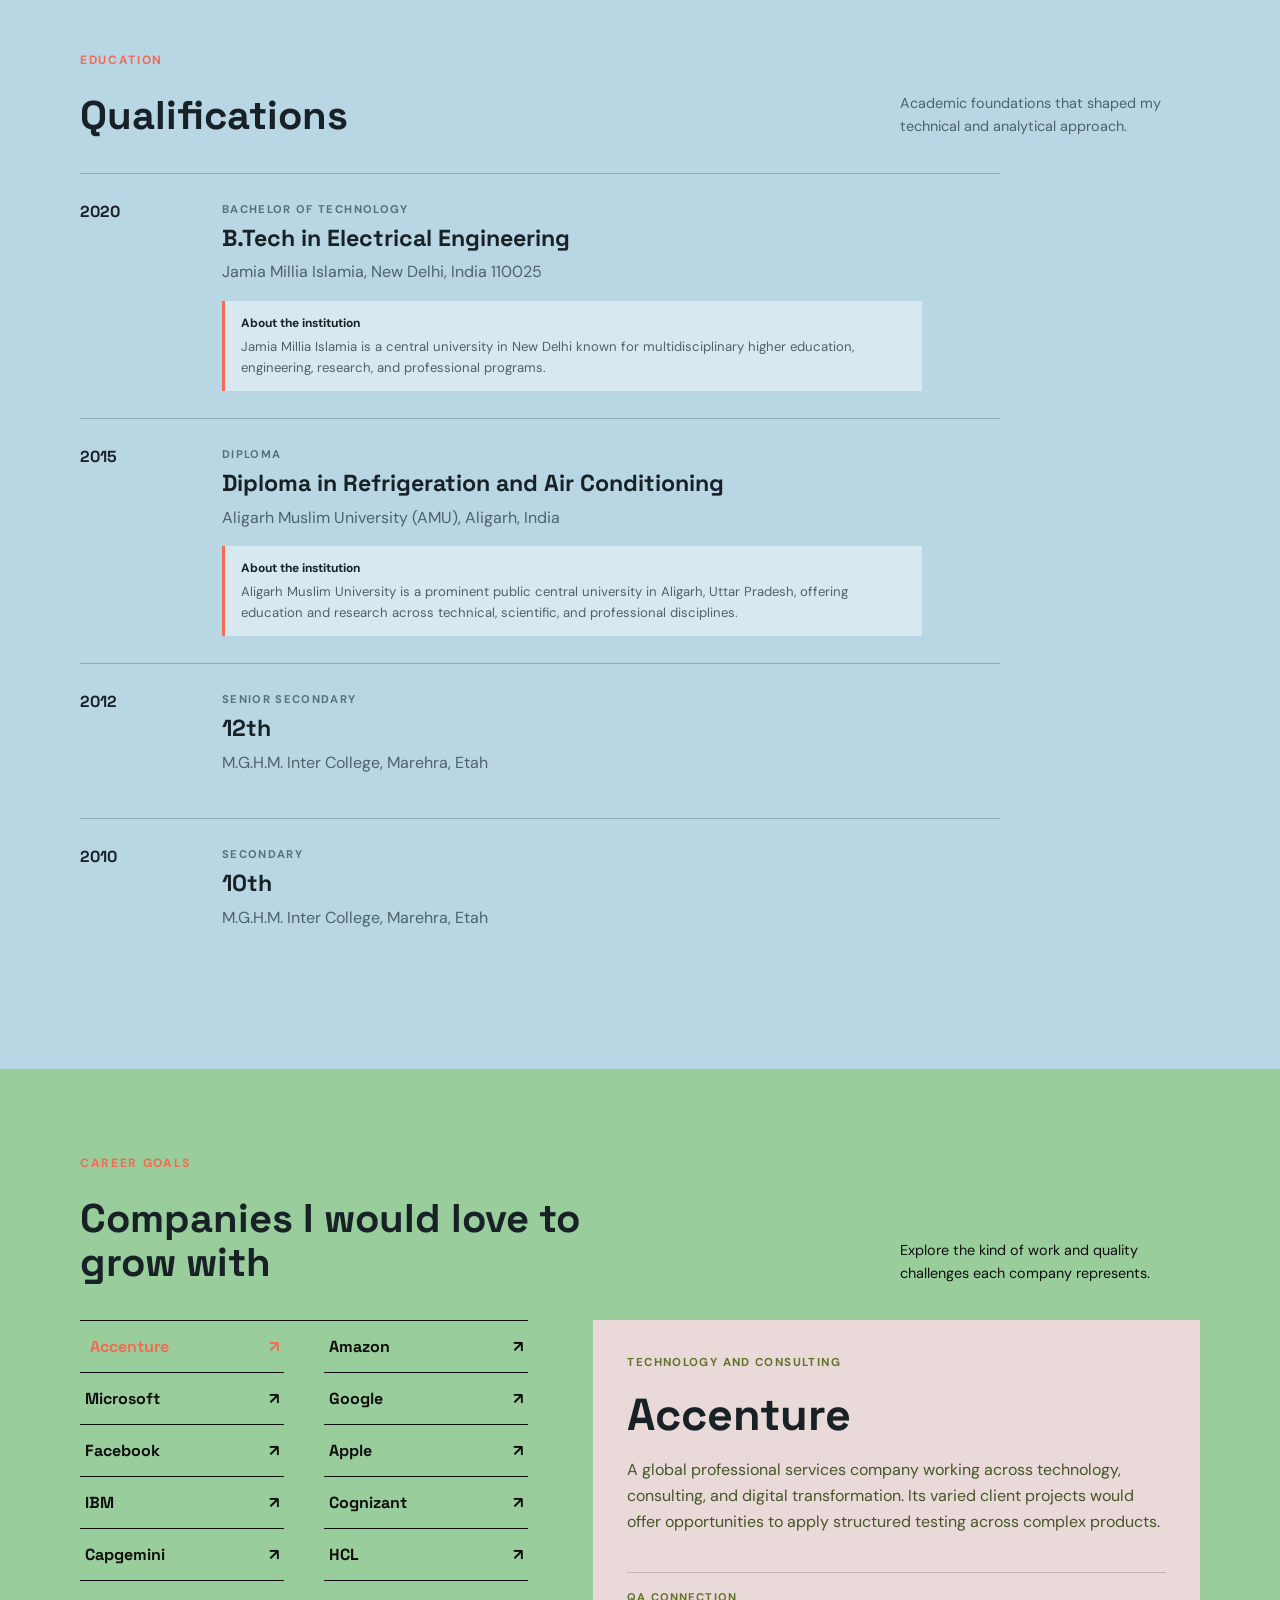
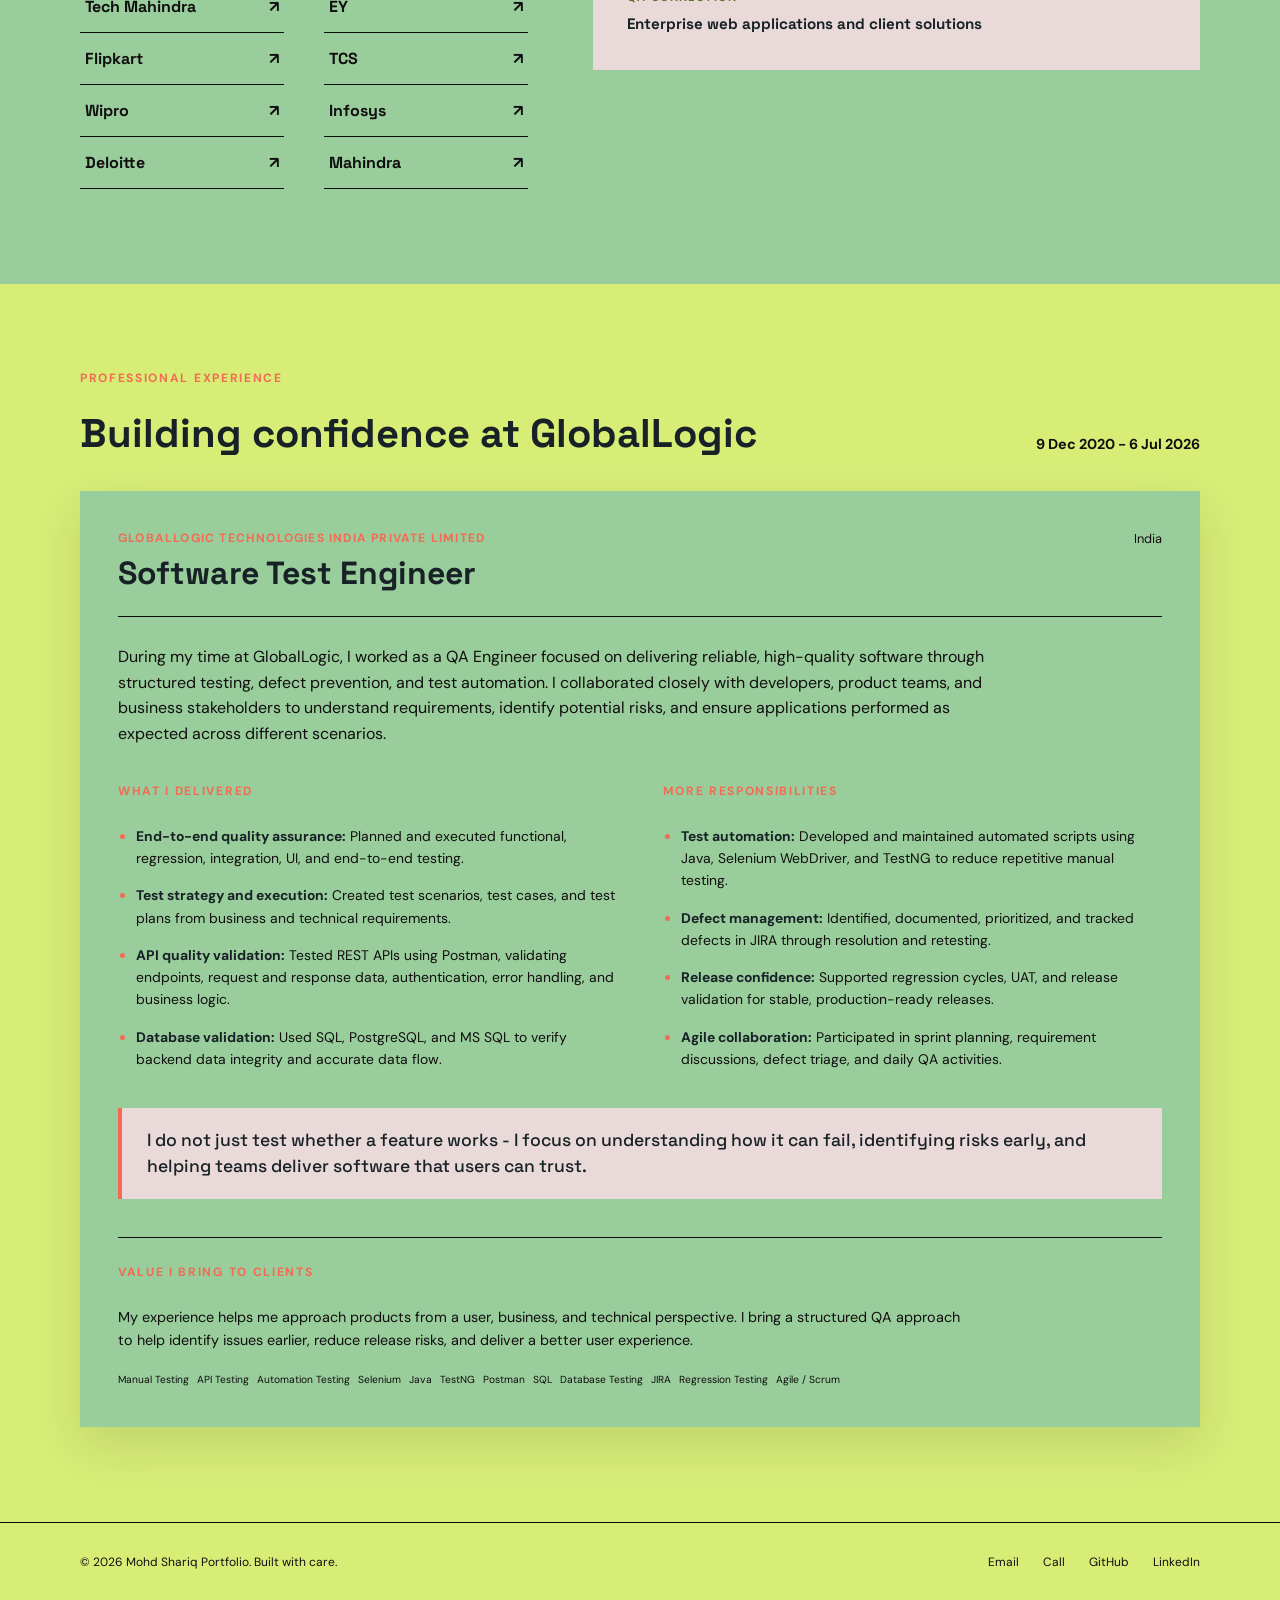
==== commit 5546f6db: "Update portfolio website" ====
--- a/about.html
+++ b/about.html
@@ -4,11 +4,12 @@
   <meta charset="UTF-8"><meta name="viewport" content="width=device-width, initial-scale=1.0">
   <meta name="description" content="About Mohd Shariq, Software Test Engineer">
   <title>About | Mohd Shariq Portfolio</title>
+  <link rel="icon" type="image/png" href="favicon.png">
   <link rel="preconnect" href="https://fonts.googleapis.com"><link rel="preconnect" href="https://fonts.gstatic.com" crossorigin>
   <link href="https://fonts.googleapis.com/css2?family=DM+Sans:wght@400;500;700&family=Space+Grotesk:wght@500;600;700&display=swap" rel="stylesheet"><link rel="stylesheet" href="styles.css"><script src="script.js" defer></script>
 </head>
 <body>
-  <header class="site-header"><div class="container nav-wrap"><a class="brand" href="index.html" aria-label="Mohd Shariq Portfolio home"><span class="brand-mark">S</span><span>Mohd Shariq Portfolio<span class="brand-dot">.</span></span></a><button class="menu-toggle" type="button" aria-expanded="false" aria-controls="site-nav" aria-label="Open navigation"><span></span><span></span></button><nav class="site-nav" id="site-nav" aria-label="Main navigation"><a class="nav-link" href="index.html">Home</a><a class="nav-link active" href="about.html">About</a><a class="nav-link" href="projects.html">Projects</a><a class="nav-link" href="contact.html">Contact</a></nav></div></header>
+  <header class="site-header"><div class="container nav-wrap"><a class="brand" href="index.html" aria-label="Mohd Shariq Portfolio home"><span class="brand-mark">S</span><span>Mohd Shariq Portfolio<span class="brand-dot">.</span></span></a><button class="menu-toggle" type="button" aria-expanded="false" aria-controls="site-nav" aria-label="Open navigation"><span></span><span></span></button><nav class="site-nav" id="site-nav" aria-label="Main navigation"><a class="nav-link" href="index.html">Home</a><a class="nav-link active" href="about.html">About</a><a class="nav-link" href="projects.html">Projects</a><a class="nav-link" href="contact.html">Contact</a><a class="nav-link" href="certificates.html">Certificates</a></nav></div></header>
   <main>
     <section class="page-intro container reveal"><p class="eyebrow"><span class="eyebrow-line"></span> A little context</p><h1>Curious by nature.<br><em>Precise by practice.</em></h1><p class="intro-text"><strong>I help teams build software they can confidently release.</strong></p><p class="intro-text">I'm a QA Engineer with experience across <strong>healthcare, banking, and enterprise applications</strong>, specializing in manual testing, API validation, database testing, regression testing, and quality-focused collaboration.</p><p class="intro-text">I approach testing from three perspectives: <strong>the user, the business, and the technology</strong>. My goal isn't simply to find bugs - it's to uncover risks early, validate critical workflows, and help teams deliver reliable products.</p></section>
     <section class="about-content container">
--- a/styles.css
+++ b/styles.css
@@ -7,11 +7,11 @@
 .hero-visual .quality-card { z-index: 2; }
 @media (max-width: 760px) { .profile-photo-wrap { margin-right: 0; } .hero-visual .quality-card { position: relative; right: auto; bottom: auto; width: min(265px, 92%); margin-top: 24px; } }
 @media (max-width: 760px) { .hero { display: flex; flex-direction: column; } .hero-visual { order: -1; width: 100%; min-height: 360px; margin-top: 0; margin-bottom: 22px; } }
-:root { --ink: #172126; --muted: #687579; --paper: #f6f7f2; --white: #fff; --coral: #f26b52; --blue: #b9d6e5; --lime: #d8ed76; --line: #dce2dd; --shadow: 0 18px 45px rgba(23, 33, 38, .12); }
+:root { --ink: #172126; --muted: #100e0e; --paper: #d8ed76; --white: #99cd9c; --coral: #f26b52; --blue: #b9d6e5; --lime: #e9d9d8; --line: #0b0e0c; --shadow: 0 18px 45px rgba(23, 33, 38, .12); }
 * { box-sizing: border-box; } html { scroll-behavior: smooth; } body { overflow-x: hidden; margin: 0; color: var(--ink); background: var(--paper); font-family: 'DM Sans', sans-serif; line-height: 1.6; } a { color: inherit; text-decoration: none; } .container { width: min(1120px, calc(100% - 48px)); margin: 0 auto; } .site-header { border-bottom: 1px solid var(--line); background: rgba(246, 247, 242, .9); position: relative; z-index: 3; } .nav-wrap, .footer-wrap { display: flex; align-items: center; justify-content: space-between; min-height: 78px; } .brand { display: flex; align-items: center; gap: 10px; font-family: 'Space Grotesk', sans-serif; font-size: 1.3rem; font-weight: 700; letter-spacing: .02em; } .brand-mark { display: grid; place-items: center; width: 32px; height: 32px; color: var(--paper); background: var(--ink); border-radius: 50%; font-size: .9rem; } .brand-dot { color: var(--coral); } .site-nav { display: flex; gap: 34px; } .nav-link { color: var(--muted); font-size: .9rem; transition: color .2s ease; } .nav-link:hover, .nav-link.active { color: var(--ink); } .nav-link.active { font-weight: 700; } .menu-toggle { display: none; border: 0; background: transparent; padding: 8px; } .menu-toggle span { display: block; width: 23px; height: 2px; margin: 5px; background: var(--ink); }
 .hero { display: grid; grid-template-columns: 1fr 1fr; gap: 60px; align-items: center; min-height: 600px; padding-top: 42px; } .eyebrow, .section-kicker { color: var(--coral); font-size: .75rem; font-weight: 700; letter-spacing: .14em; text-transform: uppercase; } .eyebrow { display: flex; align-items: center; gap: 12px; } .eyebrow-line { display: inline-block; width: 30px; height: 2px; background: currentColor; } h1, h2, h3, p { margin-top: 0; } h1, h2, h3 { font-family: 'Space Grotesk', sans-serif; line-height: 1.1; } h1 { margin: 26px 0; font-size: clamp(3.5rem, 7vw, 6.3rem); letter-spacing: -.05em; } h1 em { color: var(--coral); font-style: normal; } .hero-text, .intro-text { max-width: 500px; color: var(--muted); font-size: 1.08rem; } .hero-actions { display: flex; align-items: center; gap: 28px; margin-top: 36px; } .button { display: inline-flex; justify-content: center; align-items: center; gap: 18px; border: 0; padding: 15px 20px; font: inherit; font-weight: 700; cursor: pointer; transition: transform .2s ease, box-shadow .2s ease; } .button:hover { transform: translateY(-3px); box-shadow: var(--shadow); } .button-primary { color: var(--white); background: var(--ink); } .text-link { padding-bottom: 4px; border-bottom: 1px solid var(--ink); font-weight: 700; } .hero-visual { min-height: 430px; display: grid; place-items: center; position: relative; } .hero-visual::before { content: ''; width: 310px; height: 310px; background: var(--lime); border-radius: 50%; position: absolute; } .orbit { position: absolute; border: 1px solid rgba(23,33,38,.2); border-radius: 50%; transform: rotate(-22deg); } .orbit-one { width: 420px; height: 180px; } .orbit-two { width: 500px; height: 240px; transform: rotate(28deg); } .quality-card { position: relative; width: min(330px, 75%); padding: 25px; background: var(--white); box-shadow: var(--shadow); } .quality-card-top, .quality-meta { display: flex; align-items: center; gap: 8px; color: var(--muted); font-size: .72rem; } .card-menu { margin-left: auto; letter-spacing: 3px; } .status-dot { display: inline-block; width: 8px; height: 8px; background: #76ad47; border-radius: 50%; } .quality-score { margin: 34px 0 15px; } .quality-score strong { font: 700 4.5rem/1 'Space Grotesk', sans-serif; } .quality-score span { color: var(--muted); } .score-bar { height: 8px; margin-bottom: 18px; background: #edf0ec; } .score-bar span { display: block; width: 98%; height: 100%; background: var(--coral); } .quality-meta { justify-content: space-between; margin-top: 8px; } .quality-meta strong { color: var(--ink); } .quality-meta .success { color: #559337; } .floating-label { position: absolute; display: flex; align-items: center; gap: 9px; padding: 10px 14px; background: var(--ink); color: var(--white); box-shadow: 5px 5px 0 var(--coral); font-size: .75rem; } .label-top { top: 40px; right: 0; } .label-bottom { bottom: 42px; left: 0; } .label-icon { color: var(--lime); font-weight: 700; }
 .home-strip { background: var(--coral); color: var(--white); } .strip-grid { display: grid; grid-template-columns: 2fr 1fr 1fr; gap: 40px; align-items: center; padding: 34px 0; } .strip-grid p { margin: 0; max-width: 380px; } .strip-stat { display: flex; align-items: center; gap: 14px; border-left: 1px solid rgba(255,255,255,.4); padding-left: 25px; } .strip-stat strong { font: 700 2.2rem/1 'Space Grotesk', sans-serif; } .strip-stat span { font-size: .76rem; line-height: 1.35; }
-.page-intro { padding: 90px 0 70px; } .page-intro h1 { font-size: clamp(3.2rem, 7vw, 6rem); margin-bottom: 22px; } .about-content { display: grid; grid-template-columns: 1.1fr .9fr; gap: 100px; padding-bottom: 95px; } .section-kicker { margin-bottom: 24px; } .about-story h2 { max-width: 540px; font-size: 2.4rem; } .about-story p:not(.section-kicker) { max-width: 550px; color: var(--muted); } .skills-panel { border-top: 2px solid var(--ink); padding-top: 20px; } .skill-group { padding: 17px 0; border-bottom: 1px solid var(--line); } .skill-group h3 { margin-bottom: 12px; font-size: 1rem; } .tag-list { display: flex; flex-wrap: wrap; gap: 8px; } .tag-list span { display: inline-block; padding: 6px 10px; color: var(--muted); background: var(--white); font-size: .74rem; } .timeline-section { padding: 70px 0 95px; background: var(--blue); } .timeline { max-width: 850px; } .timeline-item { display: grid; grid-template-columns: 150px 1fr; gap: 30px; padding: 25px 0; border-top: 1px solid rgba(23,33,38,.25); } .timeline-year { font-size: .8rem; font-weight: 700; } .timeline-item h2 { margin-bottom: 5px; font-size: 1.4rem; }.timeline-item p { margin: 0; color: #4e626a; }
+.page-intro { padding: 42px 0 70px; } .page-intro h1 { font-size: clamp(3.2rem, 7vw, 6rem); margin-bottom: 22px; } .about-content { display: grid; grid-template-columns: 1.1fr .9fr; gap: 100px; padding-bottom: 95px; } .section-kicker { margin-bottom: 24px; } .about-story h2 { max-width: 540px; font-size: 2.4rem; } .about-story p:not(.section-kicker) { max-width: 550px; color: var(--muted); } .skills-panel { border-top: 2px solid var(--ink); padding-top: 20px; } .skill-group { padding: 17px 0; border-bottom: 1px solid var(--line); } .skill-group h3 { margin-bottom: 12px; font-size: 1rem; } .tag-list { display: flex; flex-wrap: wrap; gap: 8px; } .tag-list span { display: inline-block; padding: px 10px; color: var(--muted); background: var(--white); font-size: .64rem; } .timeline-section { padding: 70px 0 95px; background: var(--blue); } .timeline { max-width: 850px; } .timeline-item { display: grid; grid-template-columns: 150px 1fr; gap: 30px; padding: 25px 0; border-top: 1px solid rgba(23,33,38,.25); } .timeline-year { font-size: .8rem; font-weight: 700; } .timeline-item h2 { margin-bottom: 5px; font-size: 1.4rem; }.timeline-item p { margin: 0; color: #4e626a; }
 .projects-grid { display: grid; grid-template-columns: repeat(3, 1fr); gap: 20px; padding-bottom: 100px; } .project-card { overflow: hidden; background: var(--white); box-shadow: 0 8px 20px rgba(23,33,38,.04); } .project-number { padding: 20px 22px 0; font: 700 1.1rem 'Space Grotesk', sans-serif; } .project-visual { height: 230px; margin: 0 20px; position: relative; display: flex; flex-direction: column; justify-content: center; gap: 12px; padding: 22px; } .project-coral .project-visual { background: var(--coral); }.project-blue .project-visual { background: var(--blue); }.project-lime .project-visual { background: var(--lime); } .terminal-line, .terminal-result, .bug-row { background: var(--ink); color: var(--white); padding: 9px 12px; font-size: .7rem; } .terminal-line { color: var(--lime); }.prompt { color: var(--coral); margin-right: 7px; }.terminal-result { display: flex; gap: 8px; background: rgba(23,33,38,.84); }.terminal-result span, .bug-check { color: var(--lime); }.terminal-result b { margin-left: auto; font-weight: 400; color: #9ed273; }.api-method { align-self: flex-start; padding: 5px 8px; background: var(--ink); color: var(--lime); font-size: .65rem; font-weight: 700; }.api-url { font: 700 1.3rem 'Space Grotesk', sans-serif; }.api-code { color: #507788; font-size: .76rem; }.api-bars { display: flex; align-items: end; gap: 6px; height: 45px; }.api-bars i { display: block; width: 14px; background: var(--coral); }.api-bars i:nth-child(1) { height: 40%; }.api-bars i:nth-child(2) { height: 70%; }.api-bars i:nth-child(3) { height: 55%; }.api-bars i:nth-child(4) { height: 90%; }.api-bars i:nth-child(5) { height: 76%; }.bug-row { display: grid; grid-template-columns: 42px 1fr 14px; gap: 8px; align-items: center; background: rgba(255,255,255,.7); color: var(--ink); }.bug-status { font-size: .56rem; text-transform: uppercase; font-weight: 700; }.bug-status.high { color: #d7553e; }.bug-status.med { color: #bd8b27; }.bug-status.low { color: #58833a; }.project-body { padding: 24px 22px 28px; }.project-type { margin-bottom: 8px; color: var(--coral); font-size: .7rem; font-weight: 700; letter-spacing: .12em; text-transform: uppercase; }.project-body h2 { min-height: 52px; margin-bottom: 12px; font-size: 1.45rem; }.project-body p:not(.project-type) { min-height: 100px; color: var(--muted); font-size: .88rem; }
 .project-tool-badges { display: flex; flex-wrap: wrap; gap: 8px; margin-top: 30px; }.project-tool-badges span { border: 1px solid var(--line); padding: 7px 11px; color: var(--muted); background: var(--white); font-size: .72rem; font-weight: 700; }.projects-grid { gap: 24px; padding-bottom: 100px; }.project-card { border: 1px solid var(--line); border-radius: 10px; box-shadow: 0 10px 25px rgba(23,33,38,.05); transition: transform .22s ease, border-color .22s ease, box-shadow .22s ease; }.project-card:hover { transform: translateY(-6px); border-color: var(--coral); box-shadow: var(--shadow); }.project-number { color: var(--muted); }.project-visual { margin: 0 22px; border-radius: 6px; transition: box-shadow .22s ease; }.project-card:hover .project-visual { box-shadow: 0 0 24px rgba(242,107,82,.22); }.project-coral .project-visual, .project-blue .project-visual, .project-lime .project-visual { background: #edf1ed; }.project-coral .terminal-line, .project-coral .terminal-result, .project-blue .api-method, .project-lime .bug-row { background: var(--ink); }.project-coral .terminal-line { color: var(--lime); }.project-blue .api-url { color: var(--ink); }.project-blue .api-code { color: var(--muted); }.project-body { padding: 27px 24px 30px; }.project-body h2 { min-height: 0; margin-bottom: 15px; font-size: 1.38rem; }.project-body p:not(.project-type) { min-height: 0; margin-bottom: 13px; color: var(--muted); font-size: .88rem; }.project-body .tag-list { margin-top: 22px; }.case-study-cta { display: inline-flex; align-items: center; gap: 12px; margin-top: 27px; padding-bottom: 4px; border-bottom: 1px solid var(--ink); font-size: .82rem; font-weight: 700; }.case-study-cta b { transition: transform .2s ease; }.project-card:hover .case-study-cta b { transform: translateX(4px); }
 .project-card:focus-within { border-color: var(--coral); box-shadow: var(--shadow); }.case-study-cta:focus-visible { outline: 2px solid var(--coral); outline-offset: 5px; }
@@ -25,3 +25,773 @@
 .site-footer { border-top: 1px solid var(--line); } .footer-wrap { min-height: 80px; color: var(--muted); font-size: .75rem; }.footer-wrap p { margin: 0; }.footer-links { display: flex; gap: 24px; }.footer-links a:hover { color: var(--coral); }.reveal { animation: rise .7s ease both; }.reveal-delay { animation-delay: .15s; } @keyframes rise { from { opacity: 0; transform: translateY(16px); } to { opacity: 1; transform: translateY(0); } }
 @media (max-width: 760px) { .container { width: min(100% - 32px, 600px); } .nav-wrap { min-height: 68px; }.menu-toggle { display: block; }.site-nav { display: none; position: absolute; top: 68px; left: 0; right: 0; flex-direction: column; gap: 0; padding: 12px 16px 18px; background: var(--paper); border-bottom: 1px solid var(--line); }.site-nav.open { display: flex; }.nav-link { padding: 12px 0; }.hero { display: block; min-height: auto; padding: 70px 0 70px; }.hero h1 { font-size: clamp(3.2rem, 15vw, 5rem); }.hero-visual { min-height: 390px; margin-top: 35px; }.strip-grid { grid-template-columns: 1fr 1fr; gap: 22px; }.strip-grid p { grid-column: 1 / -1; }.strip-stat { padding-left: 15px; }.page-intro { padding: 65px 0 45px; }.page-intro h1 { font-size: clamp(3rem, 14vw, 5rem); }.about-content, .contact-layout { grid-template-columns: 1fr; gap: 55px; }.about-content { padding-bottom: 65px; }.qualifications-section { padding: 60px 0 70px; }.qualifications-heading { display: block; }.qualifications-heading > p { margin-top: 15px; }.qualification-item { grid-template-columns: 1fr; gap: 8px; }.experience-section { padding: 60px 0 70px; }.experience-heading { display: block; }.experience-heading > p { margin-top: 15px; }.experience-card { padding: 25px; }.experience-header { display: block; }.experience-location { display: block; margin-top: 10px; }.experience-header h3 { font-size: 1.7rem; }.delivery-grid { grid-template-columns: 1fr; gap: 35px; }.experience-card blockquote { font-size: 1rem; }.dream-companies-section { padding: 60px 0 70px; }.dream-companies-heading { display: block; }.dream-companies-heading > p { margin-top: 15px; }.company-layout { grid-template-columns: 1fr; gap: 35px; }.company-details { min-height: 0; padding: 25px; }.company-details h3 { font-size: 2.2rem; }.company-button:nth-child(odd) { margin-right: 10px; }.company-button:nth-child(even) { margin-left: 10px; }.projects-grid { grid-template-columns: 1fr; padding-bottom: 70px; }.project-body p:not(.project-type), .project-body h2 { min-height: 0; }.timeline-section { padding: 55px 0 65px; }.timeline-item { grid-template-columns: 1fr; gap: 8px; }.contact-layout { gap: 35px; padding-bottom: 75px; }.footer-wrap { align-items: flex-start; flex-direction: column; justify-content: center; gap: 8px; padding: 20px 0; }.label-top { right: -4px; }.label-bottom { left: -4px; } }
 .case-study-modal[hidden] { display: none; }.case-study-modal { position: fixed; inset: 0; z-index: 12; display: grid; place-items: center; padding: 24px; }.case-study-backdrop { position: absolute; inset: 0; background: rgba(23,33,38,.64); }.case-study-content { position: relative; width: min(780px, 100%); max-height: min(820px, 90vh); overflow: auto; padding: 38px; background: var(--white); box-shadow: var(--shadow); }.case-study-content h2 { margin-bottom: 25px; font-size: 2.3rem; }.case-study-content h3 { margin: 27px 0 10px; font-size: 1rem; }.case-study-content p, .case-study-content li { color: var(--muted); font-size: .9rem; }.case-study-content ul { display: grid; gap: 8px; margin: 0; padding-left: 20px; }.case-study-content li::marker { color: var(--coral); }.case-study-content blockquote { margin: 24px 0 0; border-left: 3px solid var(--coral); padding: 14px 18px; background: var(--lime); color: var(--ink); font-family: 'Space Grotesk', sans-serif; }.case-study-content table { width: 100%; margin-top: 12px; border-collapse: collapse; font-size: .82rem; }.case-study-content th, .case-study-content td { border: 1px solid var(--line); padding: 10px; text-align: left; }.case-study-content th { color: var(--ink); background: var(--blue); }
+
+/* =========================================================
+   CERTIFICATES PAGE
+   ========================================================= */
+
+.certificates-page-section {
+  padding: 0px 0 100px;
+  background: var(--paper);
+}
+
+
+/* =========================================================
+   CERTIFICATE GRID
+   ========================================================= */
+
+.certificates-page-grid {
+  display: grid;
+  grid-template-columns: repeat(3, 1fr);
+  gap: 24px;
+}
+
+
+/* =========================================================
+   CERTIFICATE CARD
+   ========================================================= */
+
+.certificate-page-card {
+  position: relative;
+  overflow: hidden;
+
+  display: flex;
+  flex-direction: column;
+
+  min-height: 610px;
+
+  padding: 26px 24px 30px;
+
+  background: var(--white);
+
+  border: 1px solid var(--line);
+
+  border-radius: 10px;
+
+  box-shadow:
+    0 10px 25px rgba(23, 33, 38, .05);
+
+  transition:
+    transform .22s ease,
+    border-color .22s ease,
+    box-shadow .22s ease;
+}
+
+
+.certificate-page-card:hover {
+  transform: translateY(-6px);
+
+  border-color: var(--coral);
+
+  box-shadow: var(--shadow);
+}
+
+
+/* =========================================================
+   TOP ACCENT
+   ========================================================= */
+
+.certificate-page-card:nth-child(1)::before {
+  content: '';
+
+  position: absolute;
+
+  top: 0;
+  left: 0;
+
+  width: 100%;
+  height: 5px;
+
+  background: var(--coral);
+}
+
+
+.certificate-page-card:nth-child(2)::before {
+  content: '';
+
+  position: absolute;
+
+  top: 0;
+  left: 0;
+
+  width: 100%;
+  height: 5px;
+
+  background: var(--lime);
+}
+
+
+.certificate-page-card:nth-child(3)::before {
+  content: '';
+
+  position: absolute;
+
+  top: 0;
+  left: 0;
+
+  width: 100%;
+  height: 5px;
+
+  background: var(--blue);
+}
+
+
+/* =========================================================
+   CERTIFICATE NUMBER
+   ========================================================= */
+
+.certificate-page-number {
+  margin-bottom: 22px;
+
+  color: var(--muted);
+
+  font:
+    700 1.1rem
+    'Space Grotesk',
+    sans-serif;
+}
+
+
+/* =========================================================
+   CERTIFICATE VISUAL
+   ========================================================= */
+
+.certificate-page-visual {
+  position: relative;
+
+  display: grid;
+  place-items: center;
+
+  height: 205px;
+
+  margin-bottom: 26px;
+
+  border-radius: 7px;
+
+  overflow: hidden;
+}
+
+
+.certificate-coral {
+  background: var(--coral);
+}
+
+
+.certificate-blue {
+  background: var(--blue);
+}
+
+
+.certificate-lime {
+  background: var(--lime);
+}
+
+
+/* =========================================================
+   FAKE CERTIFICATE PAPER
+   ========================================================= */
+
+.certificate-paper {
+  position: relative;
+
+  width: 82%;
+  min-height: 145px;
+
+  padding: 18px;
+
+  background: var(--white);
+
+  box-shadow:
+    0 12px 25px rgba(23, 33, 38, .15);
+
+  transform: rotate(-2deg);
+
+  transition:
+    transform .25s ease,
+    box-shadow .25s ease;
+}
+
+
+.certificate-page-card:hover
+.certificate-paper {
+  transform: rotate(0deg) scale(1.02);
+
+  box-shadow:
+    0 18px 35px rgba(23, 33, 38, .18);
+}
+
+
+/* =========================================================
+   PAPER HEADER
+   ========================================================= */
+
+.certificate-paper-header {
+  display: flex;
+
+  justify-content: space-between;
+
+  align-items: center;
+
+  margin-bottom: 16px;
+
+  color: var(--ink);
+
+  font:
+    700 .58rem
+    'Space Grotesk',
+    sans-serif;
+
+  letter-spacing: .08em;
+}
+
+
+/* =========================================================
+   PAPER LINES
+   ========================================================= */
+
+.certificate-paper-line {
+  width: 75%;
+
+  height: 5px;
+
+  margin-bottom: 8px;
+
+  background: var(--line);
+
+  border-radius: 3px;
+}
+
+
+.certificate-paper-line.large {
+  width: 90%;
+
+  height: 9px;
+
+  background: var(--ink);
+}
+
+
+.certificate-paper-line.short {
+  width: 52%;
+}
+
+
+/* =========================================================
+   PAPER BADGE
+   ========================================================= */
+
+.certificate-paper-badge {
+  display: inline-flex;
+
+  margin-top: 9px;
+
+  padding: 6px 8px;
+
+  color: var(--ink);
+
+  background: var(--lime);
+
+  font-size: .52rem;
+
+  font-weight: 700;
+
+  letter-spacing: .05em;
+}
+
+
+/* =========================================================
+   CERTIFICATE BODY
+   ========================================================= */
+
+.certificate-page-body {
+  display: flex;
+
+  flex-direction: column;
+
+  flex: 1;
+}
+
+
+/* =========================================================
+   CERTIFICATE TYPE
+   ========================================================= */
+
+.certificate-page-type {
+  margin-bottom: 10px;
+
+  color: var(--coral);
+
+  font-size: .7rem;
+
+  font-weight: 700;
+
+  letter-spacing: .12em;
+
+  text-transform: uppercase;
+}
+
+
+/* =========================================================
+   CERTIFICATE TITLE
+   ========================================================= */
+
+.certificate-page-card h2 {
+  margin-bottom: 15px;
+
+  color: var(--ink);
+
+  font:
+    700 1.38rem/1.2
+    'Space Grotesk',
+    sans-serif;
+}
+
+
+/* =========================================================
+   CERTIFICATE DESCRIPTION
+   ========================================================= */
+
+.certificate-page-body > p:not(.certificate-page-type) {
+  margin-bottom: 18px;
+
+  color: var(--muted);
+
+  font-size: .88rem;
+
+  line-height: 1.65;
+}
+
+
+/* =========================================================
+   CERTIFICATE BADGES
+   ========================================================= */
+
+.certificate-tool-badges {
+  display: flex;
+
+  flex-wrap: wrap;
+
+  gap: 8px;
+
+  margin-top: auto;
+
+  padding-top: 18px;
+}
+
+
+.certificate-tool-badges span {
+  display: inline-block;
+
+  padding: px 11px;
+
+  color: var(--muted);
+
+  background: var(--white);
+
+  border: 1px solid var(--line);
+
+  font-size: .58rem;
+
+  font-weight: 500;
+}
+
+
+/* =========================================================
+   VIEW CERTIFICATE BUTTON
+   ========================================================= */
+
+.certificate-view-button {
+  display: inline-flex;
+
+  align-items: center;
+
+  gap: 12px;
+
+  width: fit-content;
+
+  margin-top: 25px;
+
+  padding: 0 0 5px;
+
+  border: 0;
+
+  border-bottom: 1px solid var(--ink);
+
+  color: var(--ink);
+
+  background: transparent;
+
+  font:
+    700 .82rem
+    'DM Sans',
+    sans-serif;
+
+  cursor: pointer;
+
+  transition:
+    color .2s ease;
+}
+
+
+.certificate-view-button b {
+  font-size: 1rem;
+
+  transition:
+    transform .2s ease;
+}
+
+
+.certificate-view-button:hover {
+  color: var(--coral);
+}
+
+
+.certificate-view-button:hover b {
+  transform: translateX(5px);
+}
+
+
+.certificate-view-button:focus-visible {
+  outline: 2px solid var(--coral);
+
+  outline-offset: 5px;
+}
+
+
+/* =========================================================
+   CERTIFICATE MODAL
+   ========================================================= */
+
+.certificate-modal[hidden] {
+  display: none;
+}
+
+
+.certificate-modal {
+  position: fixed;
+
+  inset: 0;
+
+  z-index: 13;
+
+  display: grid;
+
+  place-items: center;
+
+  padding: 24px;
+}
+
+
+/* =========================================================
+   MODAL BACKDROP
+   ========================================================= */
+
+.certificate-modal-backdrop {
+  position: absolute;
+
+  inset: 0;
+
+  background:
+    rgba(23, 33, 38, .72);
+
+  backdrop-filter:
+    blur(3px);
+}
+
+
+/* =========================================================
+   MODAL CONTENT
+   ========================================================= */
+
+.certificate-modal-content {
+  position: relative;
+
+  width: min(950px, 100%);
+
+  max-height: 94vh;
+
+  overflow: auto;
+
+  padding: 35px;
+
+  background: var(--white);
+
+  box-shadow:
+    0 25px 70px rgba(0, 0, 0, .25);
+}
+
+
+/* =========================================================
+   MODAL CLOSE
+   ========================================================= */
+
+.certificate-modal-content .modal-close {
+  position: absolute;
+
+  top: 14px;
+
+  right: 18px;
+
+  z-index: 2;
+
+  width: 40px;
+
+  height: 40px;
+
+  display: grid;
+
+  place-items: center;
+
+  border: 0;
+
+  color: var(--ink);
+
+  background: transparent;
+
+  font-size: 2rem;
+
+  line-height: 1;
+
+  cursor: pointer;
+}
+
+
+.certificate-modal-content .modal-close:hover {
+  color: var(--coral);
+}
+
+
+.certificate-modal-content .modal-close:focus-visible {
+  outline: 2px solid var(--coral);
+
+  outline-offset: 3px;
+}
+
+
+/* =========================================================
+   MODAL HEADING
+   ========================================================= */
+
+.certificate-modal-content .section-kicker {
+  margin-bottom: 12px;
+}
+
+
+.certificate-modal-content h2 {
+  margin: 0 50px 24px 0;
+
+  color: var(--ink);
+
+  font:
+    700 2rem/1.15
+    'Space Grotesk',
+    sans-serif;
+}
+
+
+/* =========================================================
+   PDF VIEWER
+   ========================================================= */
+
+.certificate-pdf-viewer {
+  display: block;
+
+  width: 100%;
+
+  height: 650px;
+
+  border: 1px solid var(--line);
+
+  background: var(--paper);
+
+  border-radius: 4px;
+}
+
+
+/* =========================================================
+   PDF ACTION
+   ========================================================= */
+
+.certificate-pdf-actions {
+  display: flex;
+
+  justify-content: flex-end;
+
+  margin-top: 16px;
+}
+
+
+.certificate-open-link {
+  display: inline-flex;
+
+  align-items: center;
+
+  gap: 8px;
+
+  padding-bottom: 4px;
+
+  border-bottom: 1px solid var(--ink);
+
+  color: var(--ink);
+
+  font-size: .8rem;
+
+  font-weight: 700;
+
+  transition:
+    color .2s ease,
+    border-color .2s ease;
+}
+
+
+.certificate-open-link:hover {
+  color: var(--coral);
+
+  border-color: var(--coral);
+}
+
+
+.certificate-open-link:focus-visible {
+  outline: 2px solid var(--coral);
+
+  outline-offset: 5px;
+}
+
+
+/* =========================================================
+   TABLET
+   ========================================================= */
+
+@media (max-width: 900px) {
+
+  .certificates-page-grid {
+    grid-template-columns: repeat(2, 1fr);
+  }
+
+}
+
+
+/* =========================================================
+   MOBILE
+   ========================================================= */
+
+@media (max-width: 760px) {
+
+  .certificates-page-section {
+    padding: 60px 0 70px;
+  }
+
+
+  .certificates-page-grid {
+    grid-template-columns: 1fr;
+
+    gap: 20px;
+  }
+
+
+  .certificate-page-card {
+    min-height: auto;
+
+    padding: 24px 22px 28px;
+  }
+
+
+  .certificate-page-number {
+    margin-bottom: 20px;
+  }
+
+
+  .certificate-page-visual {
+    height: 190px;
+
+    margin-bottom: 23px;
+  }
+
+
+  .certificate-paper {
+    width: 86%;
+  }
+
+
+  .certificate-page-card h2 {
+    font-size: 1.3rem;
+  }
+
+
+  .certificate-page-body > p:not(.certificate-page-type) {
+    font-size: .86rem;
+  }
+
+
+  .certificate-modal {
+    padding: 12px;
+  }
+
+
+  .certificate-modal-content {
+    width: 100%;
+
+    max-height: 95vh;
+
+    padding: 30px 16px 18px;
+  }
+
+
+  .certificate-modal-content h2 {
+    padding-right: 30px;
+
+    font-size: 1.55rem;
+
+    margin-bottom: 18px;
+  }
+
+
+  .certificate-pdf-viewer {
+    height: 70vh;
+
+    min-height: 450px;
+  }
+
+
+  .certificate-pdf-actions {
+    justify-content: flex-start;
+  }
+
+}
+
+
+/* =========================================================
+   SMALL MOBILE
+   ========================================================= */
+
+@media (max-width: 420px) {
+
+  .certificate-page-visual {
+    height: 175px;
+  }
+
+
+  .certificate-paper {
+    width: 88%;
+
+    min-height: 130px;
+
+    padding: 14px;
+  }
+
+
+  .certificate-paper-header {
+    font-size: .5rem;
+  }
+
+
+  .certificate-paper-badge {
+    font-size: .45rem;
+  }
+
+
+  .certificate-pdf-viewer {
+    min-height: 400px;
+  }
+
+}
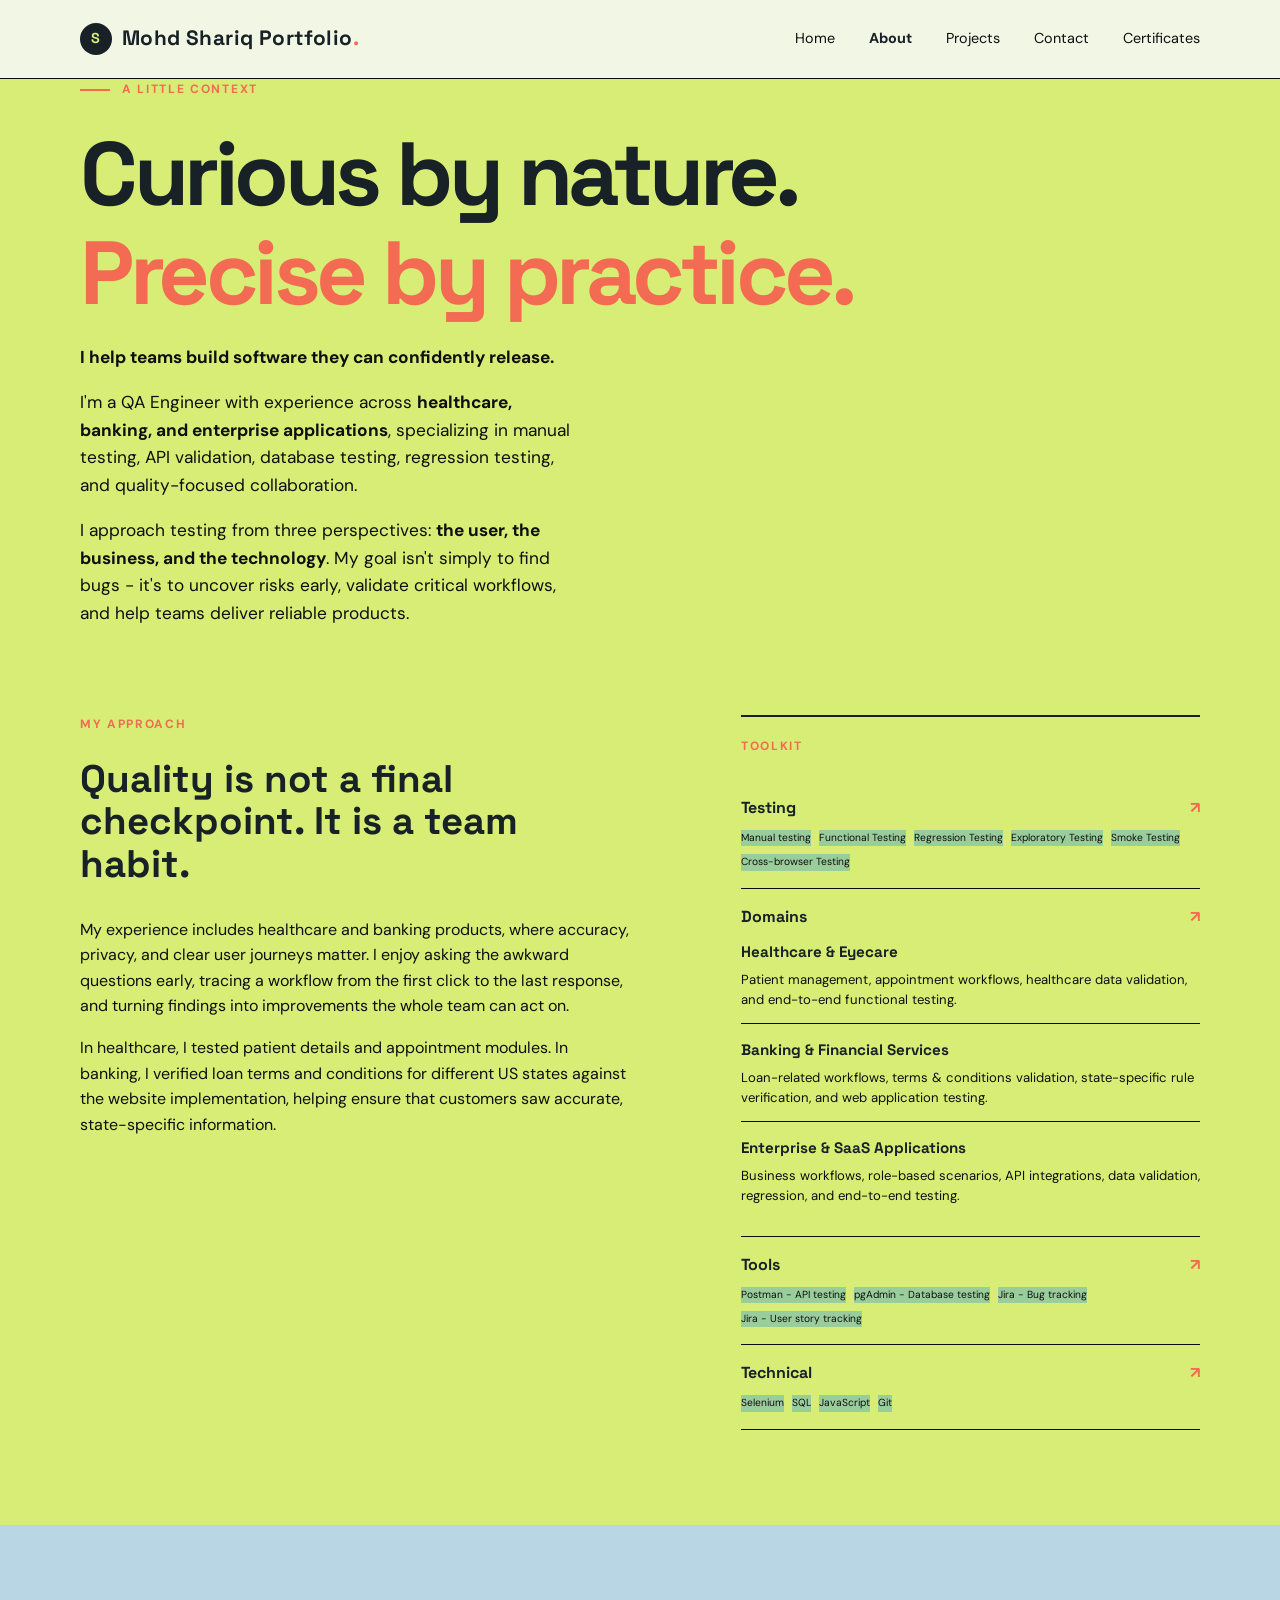
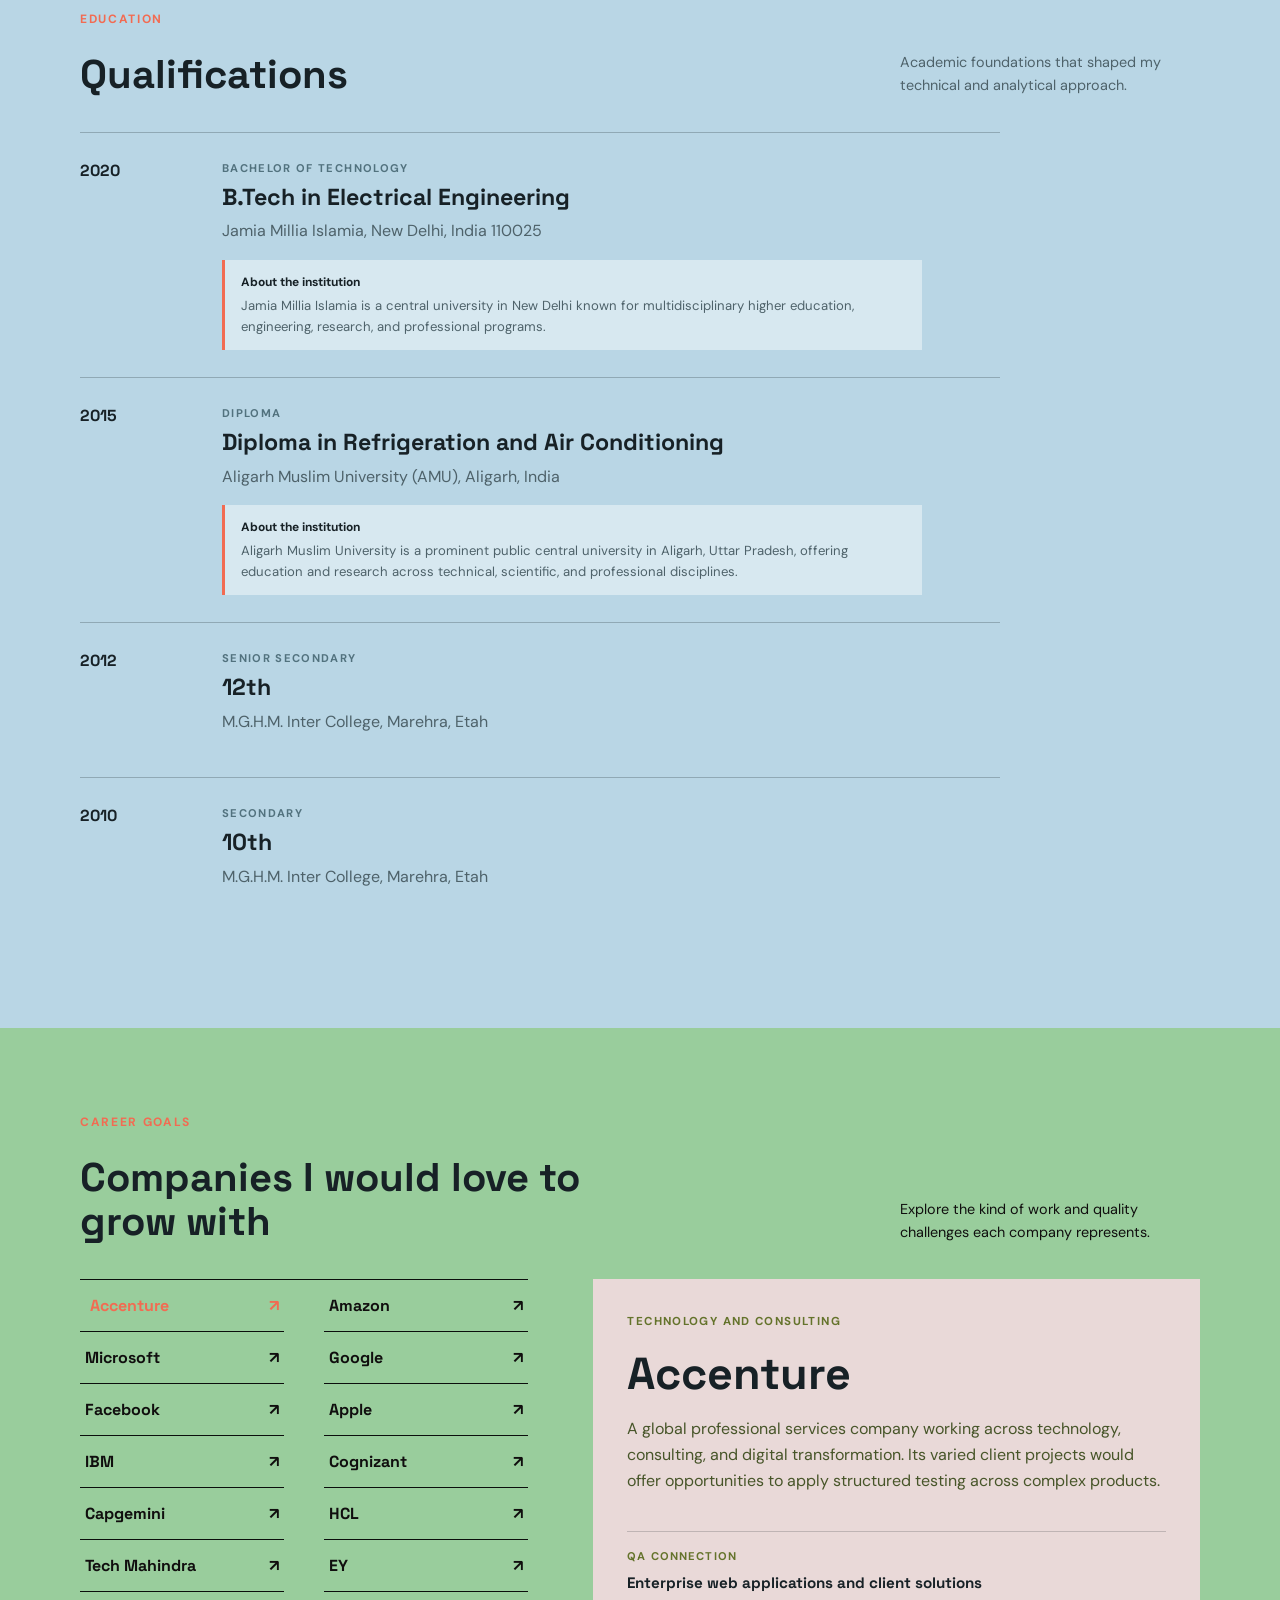
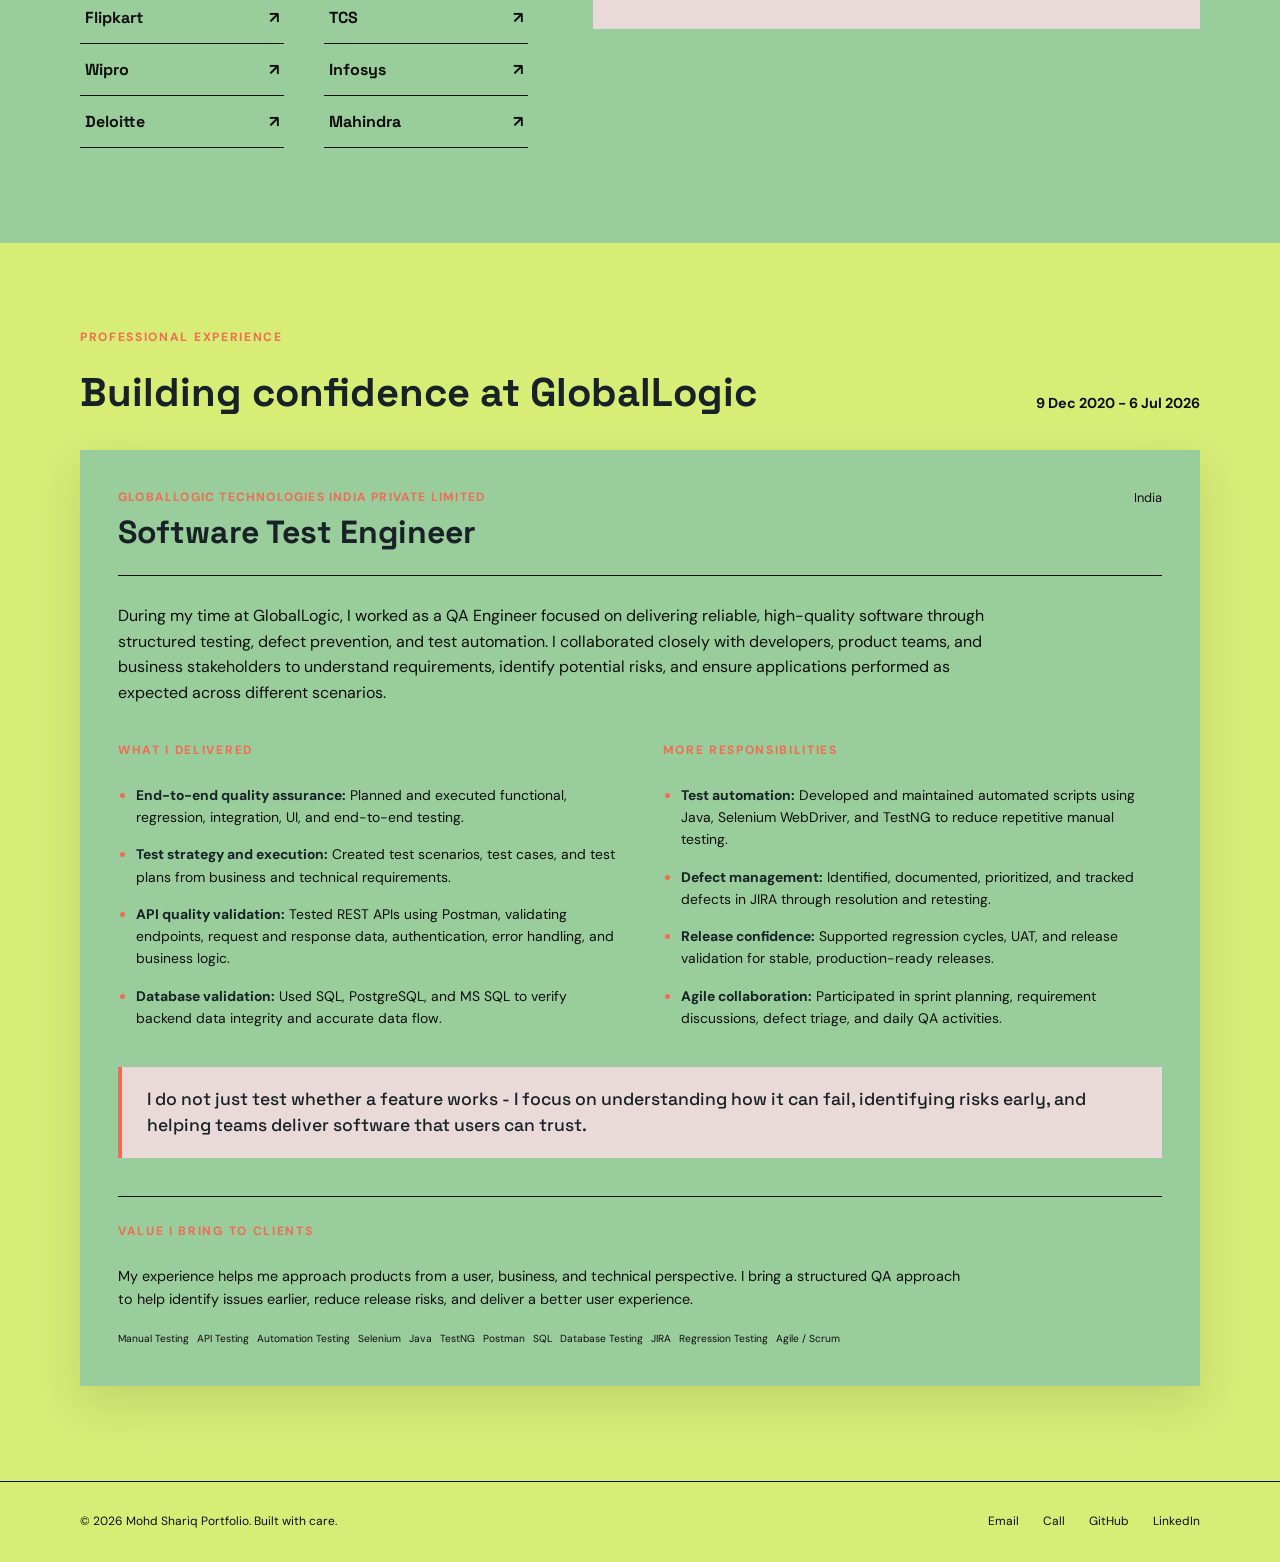
==== commit d0c589cb: "Update portfolio website" ====
--- a/about.html
+++ b/about.html
@@ -9,7 +9,7 @@
   <link href="https://fonts.googleapis.com/css2?family=DM+Sans:wght@400;500;700&family=Space+Grotesk:wght@500;600;700&display=swap" rel="stylesheet"><link rel="stylesheet" href="styles.css"><script src="script.js" defer></script>
 </head>
 <body>
-  <header class="site-header"><div class="container nav-wrap"><a class="brand" href="index.html" aria-label="Mohd Shariq Portfolio home"><span class="brand-mark">S</span><span>Mohd Shariq Portfolio<span class="brand-dot">.</span></span></a><button class="menu-toggle" type="button" aria-expanded="false" aria-controls="site-nav" aria-label="Open navigation"><span></span><span></span></button><nav class="site-nav" id="site-nav" aria-label="Main navigation"><a class="nav-link" href="index.html">Home</a><a class="nav-link active" href="about.html">About</a><a class="nav-link" href="projects.html">Projects</a><a class="nav-link" href="contact.html">Contact</a><a class="nav-link" href="certificates.html">Certificates</a></nav></div></header>
+  <header class="site-header"><div class="container nav-wrap"><a class="brand" href="index.html" aria-label="Mohd Shariq Portfolio home"><span class="brand-mark">S</span><span>Mohd Shariq Portfolio<span class="brand-dot">.</span></span></a><button class="menu-toggle" type="button" aria-expanded="false" aria-controls="site-nav" aria-label="Open navigation"><span></span><span></span><span></span></button><nav class="site-nav" id="site-nav" aria-label="Main navigation"><a class="nav-link" href="index.html">Home</a><a class="nav-link active" href="about.html">About</a><a class="nav-link" href="projects.html">Projects</a><a class="nav-link" href="contact.html">Contact</a><a class="nav-link" href="certificates.html">Certificates</a></nav></div></header>
   <main>
     <section class="page-intro container reveal"><p class="eyebrow"><span class="eyebrow-line"></span> A little context</p><h1>Curious by nature.<br><em>Precise by practice.</em></h1><p class="intro-text"><strong>I help teams build software they can confidently release.</strong></p><p class="intro-text">I'm a QA Engineer with experience across <strong>healthcare, banking, and enterprise applications</strong>, specializing in manual testing, API validation, database testing, regression testing, and quality-focused collaboration.</p><p class="intro-text">I approach testing from three perspectives: <strong>the user, the business, and the technology</strong>. My goal isn't simply to find bugs - it's to uncover risks early, validate critical workflows, and help teams deliver reliable products.</p></section>
     <section class="about-content container">
--- a/styles.css
+++ b/styles.css
@@ -8,10 +8,21 @@
 @media (max-width: 760px) { .profile-photo-wrap { margin-right: 0; } .hero-visual .quality-card { position: relative; right: auto; bottom: auto; width: min(265px, 92%); margin-top: 24px; } }
 @media (max-width: 760px) { .hero { display: flex; flex-direction: column; } .hero-visual { order: -1; width: 100%; min-height: 360px; margin-top: 0; margin-bottom: 22px; } }
 :root { --ink: #172126; --muted: #100e0e; --paper: #d8ed76; --white: #99cd9c; --coral: #f26b52; --blue: #b9d6e5; --lime: #e9d9d8; --line: #0b0e0c; --shadow: 0 18px 45px rgba(23, 33, 38, .12); }
-* { box-sizing: border-box; } html { scroll-behavior: smooth; } body { overflow-x: hidden; margin: 0; color: var(--ink); background: var(--paper); font-family: 'DM Sans', sans-serif; line-height: 1.6; } a { color: inherit; text-decoration: none; } .container { width: min(1120px, calc(100% - 48px)); margin: 0 auto; } .site-header { border-bottom: 1px solid var(--line); background: rgba(246, 247, 242, .9); position: relative; z-index: 3; } .nav-wrap, .footer-wrap { display: flex; align-items: center; justify-content: space-between; min-height: 78px; } .brand { display: flex; align-items: center; gap: 10px; font-family: 'Space Grotesk', sans-serif; font-size: 1.3rem; font-weight: 700; letter-spacing: .02em; } .brand-mark { display: grid; place-items: center; width: 32px; height: 32px; color: var(--paper); background: var(--ink); border-radius: 50%; font-size: .9rem; } .brand-dot { color: var(--coral); } .site-nav { display: flex; gap: 34px; } .nav-link { color: var(--muted); font-size: .9rem; transition: color .2s ease; } .nav-link:hover, .nav-link.active { color: var(--ink); } .nav-link.active { font-weight: 700; } .menu-toggle { display: none; border: 0; background: transparent; padding: 8px; } .menu-toggle span { display: block; width: 23px; height: 2px; margin: 5px; background: var(--ink); }
-.hero { display: grid; grid-template-columns: 1fr 1fr; gap: 60px; align-items: center; min-height: 600px; padding-top: 42px; } .eyebrow, .section-kicker { color: var(--coral); font-size: .75rem; font-weight: 700; letter-spacing: .14em; text-transform: uppercase; } .eyebrow { display: flex; align-items: center; gap: 12px; } .eyebrow-line { display: inline-block; width: 30px; height: 2px; background: currentColor; } h1, h2, h3, p { margin-top: 0; } h1, h2, h3 { font-family: 'Space Grotesk', sans-serif; line-height: 1.1; } h1 { margin: 26px 0; font-size: clamp(3.5rem, 7vw, 6.3rem); letter-spacing: -.05em; } h1 em { color: var(--coral); font-style: normal; } .hero-text, .intro-text { max-width: 500px; color: var(--muted); font-size: 1.08rem; } .hero-actions { display: flex; align-items: center; gap: 28px; margin-top: 36px; } .button { display: inline-flex; justify-content: center; align-items: center; gap: 18px; border: 0; padding: 15px 20px; font: inherit; font-weight: 700; cursor: pointer; transition: transform .2s ease, box-shadow .2s ease; } .button:hover { transform: translateY(-3px); box-shadow: var(--shadow); } .button-primary { color: var(--white); background: var(--ink); } .text-link { padding-bottom: 4px; border-bottom: 1px solid var(--ink); font-weight: 700; } .hero-visual { min-height: 430px; display: grid; place-items: center; position: relative; } .hero-visual::before { content: ''; width: 310px; height: 310px; background: var(--lime); border-radius: 50%; position: absolute; } .orbit { position: absolute; border: 1px solid rgba(23,33,38,.2); border-radius: 50%; transform: rotate(-22deg); } .orbit-one { width: 420px; height: 180px; } .orbit-two { width: 500px; height: 240px; transform: rotate(28deg); } .quality-card { position: relative; width: min(330px, 75%); padding: 25px; background: var(--white); box-shadow: var(--shadow); } .quality-card-top, .quality-meta { display: flex; align-items: center; gap: 8px; color: var(--muted); font-size: .72rem; } .card-menu { margin-left: auto; letter-spacing: 3px; } .status-dot { display: inline-block; width: 8px; height: 8px; background: #76ad47; border-radius: 50%; } .quality-score { margin: 34px 0 15px; } .quality-score strong { font: 700 4.5rem/1 'Space Grotesk', sans-serif; } .quality-score span { color: var(--muted); } .score-bar { height: 8px; margin-bottom: 18px; background: #edf0ec; } .score-bar span { display: block; width: 98%; height: 100%; background: var(--coral); } .quality-meta { justify-content: space-between; margin-top: 8px; } .quality-meta strong { color: var(--ink); } .quality-meta .success { color: #559337; } .floating-label { position: absolute; display: flex; align-items: center; gap: 9px; padding: 10px 14px; background: var(--ink); color: var(--white); box-shadow: 5px 5px 0 var(--coral); font-size: .75rem; } .label-top { top: 40px; right: 0; } .label-bottom { bottom: 42px; left: 0; } .label-icon { color: var(--lime); font-weight: 700; }
+* { box-sizing: border-box; } html { scroll-behavior: smooth; } body { overflow-x: hidden; margin: 0; color: var(--ink); background: var(--paper); font-family: 'DM Sans', sans-serif; line-height: 1.6; } a { color: inherit; text-decoration: none; } .container { width: min(1120px, calc(100% - 48px)); margin: 0 auto; } 
+.site-header {
+  border-bottom: 1px solid var(--line);
+  background: rgba(246, 247, 242, .9);
+
+  position: fixed;
+  top: 0;
+  left: 0;
+  width: 100%;
+
+  z-index: 1000;
+} .nav-wrap, .footer-wrap { display: flex; align-items: center; justify-content: space-between; min-height: 78px; } .brand { display: flex; align-items: center; gap: 10px; font-family: 'Space Grotesk', sans-serif; font-size: 1.3rem; font-weight: 700; letter-spacing: .02em; } .brand-mark { display: grid; place-items: center; width: 32px; height: 32px; color: var(--paper); background: var(--ink); border-radius: 50%; font-size: .9rem; } .brand-dot { color: var(--coral); } .site-nav { display: flex; gap: 34px; } .nav-link { color: var(--muted); font-size: .9rem; transition: color .2s ease; } .nav-link:hover, .nav-link.active { color: var(--ink); } .nav-link.active { font-weight: 700; } .menu-toggle { display: none; border: 0; background: transparent; padding: 8px; } .menu-toggle span { display: block; width: 23px; height: 2px; margin: 5px; background: var(--ink); }
+.hero { display: grid; grid-template-columns: 1fr 1fr; gap: 60px; align-items: center; min-height: 600px; padding-top: 1px; } .eyebrow, .section-kicker { color: var(--coral); font-size: .75rem; font-weight: 700; letter-spacing: .14em; text-transform: uppercase; } .eyebrow { display: flex; align-items: center; gap: 12px; } .eyebrow-line { display: inline-block; width: 30px; height: 2px; background: currentColor; } h1, h2, h3, p { margin-top: 0; } h1, h2, h3 { font-family: 'Space Grotesk', sans-serif; line-height: 1.1; } h1 { margin: 26px 0; font-size: clamp(3.5rem, 7vw, 6.3rem); letter-spacing: -.05em; } h1 em { color: var(--coral); font-style: normal; } .hero-text, .intro-text { max-width: 500px; color: var(--muted); font-size: 1.08rem; } .hero-actions { display: flex; align-items: center; gap: 28px; margin-top: 36px; } .button { display: inline-flex; justify-content: center; align-items: center; gap: 18px; border: 0; padding: 15px 20px; font: inherit; font-weight: 700; cursor: pointer; transition: transform .2s ease, box-shadow .2s ease; } .button:hover { transform: translateY(-3px); box-shadow: var(--shadow); } .button-primary { color: var(--white); background: var(--ink); } .text-link { padding-bottom: 4px; border-bottom: 1px solid var(--ink); font-weight: 700; } .hero-visual { min-height: 430px; display: grid; place-items: center; position: relative; } .hero-visual::before { content: ''; width: 310px; height: 310px; background: var(--lime); border-radius: 50%; position: absolute; } .orbit { position: absolute; border: 1px solid rgba(23,33,38,.2); border-radius: 50%; transform: rotate(-22deg); } .orbit-one { width: 420px; height: 180px; } .orbit-two { width: 500px; height: 240px; transform: rotate(28deg); } .quality-card { position: relative; width: min(330px, 75%); padding: 25px; background: var(--white); box-shadow: var(--shadow); } .quality-card-top, .quality-meta { display: flex; align-items: center; gap: 8px; color: var(--muted); font-size: .72rem; } .card-menu { margin-left: auto; letter-spacing: 3px; } .status-dot { display: inline-block; width: 8px; height: 8px; background: #76ad47; border-radius: 50%; } .quality-score { margin: 34px 0 15px; } .quality-score strong { font: 700 4.5rem/1 'Space Grotesk', sans-serif; } .quality-score span { color: var(--muted); } .score-bar { height: 8px; margin-bottom: 18px; background: #edf0ec; } .score-bar span { display: block; width: 98%; height: 100%; background: var(--coral); } .quality-meta { justify-content: space-between; margin-top: 8px; } .quality-meta strong { color: var(--ink); } .quality-meta .success { color: #559337; } .floating-label { position: absolute; display: flex; align-items: center; gap: 9px; padding: 10px 14px; background: var(--ink); color: var(--white); box-shadow: 5px 5px 0 var(--coral); font-size: .75rem; } .label-top { top: 40px; right: 0; } .label-bottom { bottom: 42px; left: 0; } .label-icon { color: var(--lime); font-weight: 700; }
 .home-strip { background: var(--coral); color: var(--white); } .strip-grid { display: grid; grid-template-columns: 2fr 1fr 1fr; gap: 40px; align-items: center; padding: 34px 0; } .strip-grid p { margin: 0; max-width: 380px; } .strip-stat { display: flex; align-items: center; gap: 14px; border-left: 1px solid rgba(255,255,255,.4); padding-left: 25px; } .strip-stat strong { font: 700 2.2rem/1 'Space Grotesk', sans-serif; } .strip-stat span { font-size: .76rem; line-height: 1.35; }
-.page-intro { padding: 42px 0 70px; } .page-intro h1 { font-size: clamp(3.2rem, 7vw, 6rem); margin-bottom: 22px; } .about-content { display: grid; grid-template-columns: 1.1fr .9fr; gap: 100px; padding-bottom: 95px; } .section-kicker { margin-bottom: 24px; } .about-story h2 { max-width: 540px; font-size: 2.4rem; } .about-story p:not(.section-kicker) { max-width: 550px; color: var(--muted); } .skills-panel { border-top: 2px solid var(--ink); padding-top: 20px; } .skill-group { padding: 17px 0; border-bottom: 1px solid var(--line); } .skill-group h3 { margin-bottom: 12px; font-size: 1rem; } .tag-list { display: flex; flex-wrap: wrap; gap: 8px; } .tag-list span { display: inline-block; padding: px 10px; color: var(--muted); background: var(--white); font-size: .64rem; } .timeline-section { padding: 70px 0 95px; background: var(--blue); } .timeline { max-width: 850px; } .timeline-item { display: grid; grid-template-columns: 150px 1fr; gap: 30px; padding: 25px 0; border-top: 1px solid rgba(23,33,38,.25); } .timeline-year { font-size: .8rem; font-weight: 700; } .timeline-item h2 { margin-bottom: 5px; font-size: 1.4rem; }.timeline-item p { margin: 0; color: #4e626a; }
+.page-intro { padding: 80px 0 70px; } .page-intro h1 { font-size: clamp(3.2rem, 7vw, 6rem); margin-bottom: 22px; } .about-content { display: grid; grid-template-columns: 1.1fr .9fr; gap: 100px; padding-bottom: 95px; } .section-kicker { margin-bottom: 24px; } .about-story h2 { max-width: 540px; font-size: 2.4rem; } .about-story p:not(.section-kicker) { max-width: 550px; color: var(--muted); } .skills-panel { border-top: 2px solid var(--ink); padding-top: 20px; } .skill-group { padding: 17px 0; border-bottom: 1px solid var(--line); } .skill-group h3 { margin-bottom: 12px; font-size: 1rem; } .tag-list { display: flex; flex-wrap: wrap; gap: 8px; } .tag-list span { display: inline-block; padding: px 10px; color: var(--muted); background: var(--white); font-size: .64rem; } .timeline-section { padding: 70px 0 95px; background: var(--blue); } .timeline { max-width: 850px; } .timeline-item { display: grid; grid-template-columns: 150px 1fr; gap: 30px; padding: 25px 0; border-top: 1px solid rgba(23,33,38,.25); } .timeline-year { font-size: .8rem; font-weight: 700; } .timeline-item h2 { margin-bottom: 5px; font-size: 1.4rem; }.timeline-item p { margin: 0; color: #4e626a; }
 .projects-grid { display: grid; grid-template-columns: repeat(3, 1fr); gap: 20px; padding-bottom: 100px; } .project-card { overflow: hidden; background: var(--white); box-shadow: 0 8px 20px rgba(23,33,38,.04); } .project-number { padding: 20px 22px 0; font: 700 1.1rem 'Space Grotesk', sans-serif; } .project-visual { height: 230px; margin: 0 20px; position: relative; display: flex; flex-direction: column; justify-content: center; gap: 12px; padding: 22px; } .project-coral .project-visual { background: var(--coral); }.project-blue .project-visual { background: var(--blue); }.project-lime .project-visual { background: var(--lime); } .terminal-line, .terminal-result, .bug-row { background: var(--ink); color: var(--white); padding: 9px 12px; font-size: .7rem; } .terminal-line { color: var(--lime); }.prompt { color: var(--coral); margin-right: 7px; }.terminal-result { display: flex; gap: 8px; background: rgba(23,33,38,.84); }.terminal-result span, .bug-check { color: var(--lime); }.terminal-result b { margin-left: auto; font-weight: 400; color: #9ed273; }.api-method { align-self: flex-start; padding: 5px 8px; background: var(--ink); color: var(--lime); font-size: .65rem; font-weight: 700; }.api-url { font: 700 1.3rem 'Space Grotesk', sans-serif; }.api-code { color: #507788; font-size: .76rem; }.api-bars { display: flex; align-items: end; gap: 6px; height: 45px; }.api-bars i { display: block; width: 14px; background: var(--coral); }.api-bars i:nth-child(1) { height: 40%; }.api-bars i:nth-child(2) { height: 70%; }.api-bars i:nth-child(3) { height: 55%; }.api-bars i:nth-child(4) { height: 90%; }.api-bars i:nth-child(5) { height: 76%; }.bug-row { display: grid; grid-template-columns: 42px 1fr 14px; gap: 8px; align-items: center; background: rgba(255,255,255,.7); color: var(--ink); }.bug-status { font-size: .56rem; text-transform: uppercase; font-weight: 700; }.bug-status.high { color: #d7553e; }.bug-status.med { color: #bd8b27; }.bug-status.low { color: #58833a; }.project-body { padding: 24px 22px 28px; }.project-type { margin-bottom: 8px; color: var(--coral); font-size: .7rem; font-weight: 700; letter-spacing: .12em; text-transform: uppercase; }.project-body h2 { min-height: 52px; margin-bottom: 12px; font-size: 1.45rem; }.project-body p:not(.project-type) { min-height: 100px; color: var(--muted); font-size: .88rem; }
 .project-tool-badges { display: flex; flex-wrap: wrap; gap: 8px; margin-top: 30px; }.project-tool-badges span { border: 1px solid var(--line); padding: 7px 11px; color: var(--muted); background: var(--white); font-size: .72rem; font-weight: 700; }.projects-grid { gap: 24px; padding-bottom: 100px; }.project-card { border: 1px solid var(--line); border-radius: 10px; box-shadow: 0 10px 25px rgba(23,33,38,.05); transition: transform .22s ease, border-color .22s ease, box-shadow .22s ease; }.project-card:hover { transform: translateY(-6px); border-color: var(--coral); box-shadow: var(--shadow); }.project-number { color: var(--muted); }.project-visual { margin: 0 22px; border-radius: 6px; transition: box-shadow .22s ease; }.project-card:hover .project-visual { box-shadow: 0 0 24px rgba(242,107,82,.22); }.project-coral .project-visual, .project-blue .project-visual, .project-lime .project-visual { background: #edf1ed; }.project-coral .terminal-line, .project-coral .terminal-result, .project-blue .api-method, .project-lime .bug-row { background: var(--ink); }.project-coral .terminal-line { color: var(--lime); }.project-blue .api-url { color: var(--ink); }.project-blue .api-code { color: var(--muted); }.project-body { padding: 27px 24px 30px; }.project-body h2 { min-height: 0; margin-bottom: 15px; font-size: 1.38rem; }.project-body p:not(.project-type) { min-height: 0; margin-bottom: 13px; color: var(--muted); font-size: .88rem; }.project-body .tag-list { margin-top: 22px; }.case-study-cta { display: inline-flex; align-items: center; gap: 12px; margin-top: 27px; padding-bottom: 4px; border-bottom: 1px solid var(--ink); font-size: .82rem; font-weight: 700; }.case-study-cta b { transition: transform .2s ease; }.project-card:hover .case-study-cta b { transform: translateX(4px); }
 .project-card:focus-within { border-color: var(--coral); box-shadow: var(--shadow); }.case-study-cta:focus-visible { outline: 2px solid var(--coral); outline-offset: 5px; }
@@ -24,7 +35,7 @@
 .toolkit-button { display: flex; justify-content: space-between; align-items: center; width: 100%; margin-bottom: 12px; border: 0; padding: 0; color: var(--ink); background: transparent; font: 700 1rem 'Space Grotesk', sans-serif; text-align: left; cursor: pointer; }.toolkit-button span:last-child { color: var(--coral); font-family: 'DM Sans', sans-serif; font-size: 1rem; }.toolkit-button:hover { color: var(--coral); }.toolkit-modal[hidden] { display: none; }.toolkit-modal { position: fixed; inset: 0; z-index: 10; display: grid; place-items: center; padding: 24px; }.toolkit-modal-backdrop { position: absolute; inset: 0; background: rgba(23,33,38,.58); }.toolkit-modal-content { position: relative; width: min(560px, 100%); max-height: min(620px, 90vh); overflow: auto; padding: 38px; background: var(--white); box-shadow: var(--shadow); }.modal-close { position: absolute; top: 14px; right: 16px; border: 0; color: var(--ink); background: transparent; font-size: 1.8rem; line-height: 1; cursor: pointer; }.toolkit-modal-content h2 { margin-bottom: 16px; font-size: 2.4rem; }.toolkit-modal-content > p:not(.section-kicker) { color: var(--muted); }.toolkit-modal-content ul { display: grid; gap: 11px; margin: 22px 0 0; padding-left: 18px; color: var(--muted); }.toolkit-modal-content li::marker { color: var(--coral); }
 .site-footer { border-top: 1px solid var(--line); } .footer-wrap { min-height: 80px; color: var(--muted); font-size: .75rem; }.footer-wrap p { margin: 0; }.footer-links { display: flex; gap: 24px; }.footer-links a:hover { color: var(--coral); }.reveal { animation: rise .7s ease both; }.reveal-delay { animation-delay: .15s; } @keyframes rise { from { opacity: 0; transform: translateY(16px); } to { opacity: 1; transform: translateY(0); } }
 @media (max-width: 760px) { .container { width: min(100% - 32px, 600px); } .nav-wrap { min-height: 68px; }.menu-toggle { display: block; }.site-nav { display: none; position: absolute; top: 68px; left: 0; right: 0; flex-direction: column; gap: 0; padding: 12px 16px 18px; background: var(--paper); border-bottom: 1px solid var(--line); }.site-nav.open { display: flex; }.nav-link { padding: 12px 0; }.hero { display: block; min-height: auto; padding: 70px 0 70px; }.hero h1 { font-size: clamp(3.2rem, 15vw, 5rem); }.hero-visual { min-height: 390px; margin-top: 35px; }.strip-grid { grid-template-columns: 1fr 1fr; gap: 22px; }.strip-grid p { grid-column: 1 / -1; }.strip-stat { padding-left: 15px; }.page-intro { padding: 65px 0 45px; }.page-intro h1 { font-size: clamp(3rem, 14vw, 5rem); }.about-content, .contact-layout { grid-template-columns: 1fr; gap: 55px; }.about-content { padding-bottom: 65px; }.qualifications-section { padding: 60px 0 70px; }.qualifications-heading { display: block; }.qualifications-heading > p { margin-top: 15px; }.qualification-item { grid-template-columns: 1fr; gap: 8px; }.experience-section { padding: 60px 0 70px; }.experience-heading { display: block; }.experience-heading > p { margin-top: 15px; }.experience-card { padding: 25px; }.experience-header { display: block; }.experience-location { display: block; margin-top: 10px; }.experience-header h3 { font-size: 1.7rem; }.delivery-grid { grid-template-columns: 1fr; gap: 35px; }.experience-card blockquote { font-size: 1rem; }.dream-companies-section { padding: 60px 0 70px; }.dream-companies-heading { display: block; }.dream-companies-heading > p { margin-top: 15px; }.company-layout { grid-template-columns: 1fr; gap: 35px; }.company-details { min-height: 0; padding: 25px; }.company-details h3 { font-size: 2.2rem; }.company-button:nth-child(odd) { margin-right: 10px; }.company-button:nth-child(even) { margin-left: 10px; }.projects-grid { grid-template-columns: 1fr; padding-bottom: 70px; }.project-body p:not(.project-type), .project-body h2 { min-height: 0; }.timeline-section { padding: 55px 0 65px; }.timeline-item { grid-template-columns: 1fr; gap: 8px; }.contact-layout { gap: 35px; padding-bottom: 75px; }.footer-wrap { align-items: flex-start; flex-direction: column; justify-content: center; gap: 8px; padding: 20px 0; }.label-top { right: -4px; }.label-bottom { left: -4px; } }
-.case-study-modal[hidden] { display: none; }.case-study-modal { position: fixed; inset: 0; z-index: 12; display: grid; place-items: center; padding: 24px; }.case-study-backdrop { position: absolute; inset: 0; background: rgba(23,33,38,.64); }.case-study-content { position: relative; width: min(780px, 100%); max-height: min(820px, 90vh); overflow: auto; padding: 38px; background: var(--white); box-shadow: var(--shadow); }.case-study-content h2 { margin-bottom: 25px; font-size: 2.3rem; }.case-study-content h3 { margin: 27px 0 10px; font-size: 1rem; }.case-study-content p, .case-study-content li { color: var(--muted); font-size: .9rem; }.case-study-content ul { display: grid; gap: 8px; margin: 0; padding-left: 20px; }.case-study-content li::marker { color: var(--coral); }.case-study-content blockquote { margin: 24px 0 0; border-left: 3px solid var(--coral); padding: 14px 18px; background: var(--lime); color: var(--ink); font-family: 'Space Grotesk', sans-serif; }.case-study-content table { width: 100%; margin-top: 12px; border-collapse: collapse; font-size: .82rem; }.case-study-content th, .case-study-content td { border: 1px solid var(--line); padding: 10px; text-align: left; }.case-study-content th { color: var(--ink); background: var(--blue); }
+.case-study-modal[hidden] { display: none; }.case-study-modal { position: fixed; inset: 0; z-index: 12; display: grid; place-items: center; padding: 24px; }.case-study-backdrop { position: absolute; inset: 0; background: rgba(23,33,38,.64); }.case-study-content { position: relative; width: min(880px, 100%); max-height: min(420px, 100vh); overflow: auto; padding: 38px; background: var(--white); box-shadow: var(--shadow); }.case-study-content h2 { margin-bottom: 25px; font-size: 2.3rem; }.case-study-content h3 { margin: 27px 0 10px; font-size: 1rem; }.case-study-content p, .case-study-content li { color: var(--muted); font-size: .9rem; }.case-study-content ul { display: grid; gap: 8px; margin: 0; padding-left: 20px; }.case-study-content li::marker { color: var(--coral); }.case-study-content blockquote { margin: 24px 0 0; border-left: 3px solid var(--coral); padding: 14px 18px; background: var(--lime); color: var(--ink); font-family: 'Space Grotesk', sans-serif; }.case-study-content table { width: 100%; margin-top: 12px; border-collapse: collapse; font-size: .82rem; }.case-study-content th, .case-study-content td { border: 1px solid var(--line); padding: 10px; text-align: left; }.case-study-content th { color: var(--ink); background: var(--blue); }
 
 /* =========================================================
    CERTIFICATES PAGE
@@ -508,11 +519,11 @@
 
   width: min(950px, 100%);
 
-  max-height: 94vh;
+  max-height: 75vh;
 
   overflow: auto;
 
-  padding: 35px;
+  padding: 38px;
 
   background: var(--white);
 
